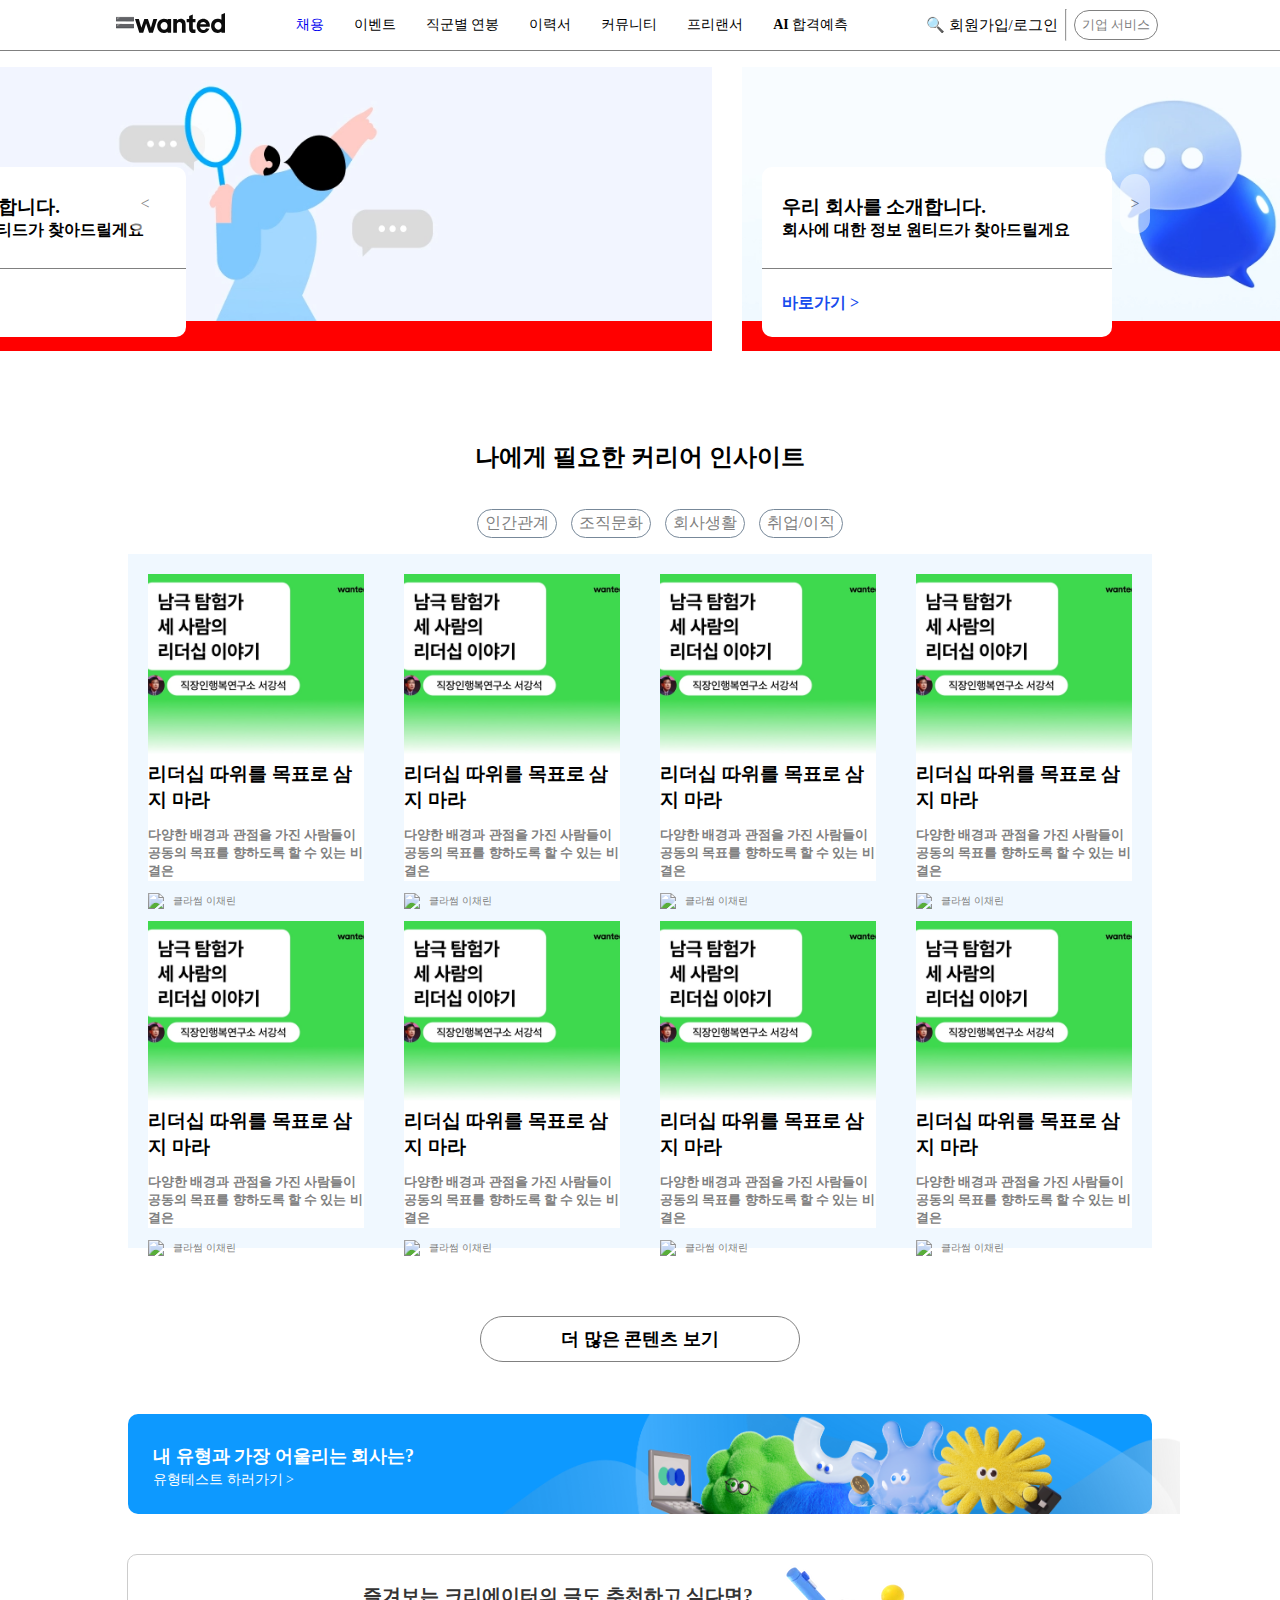
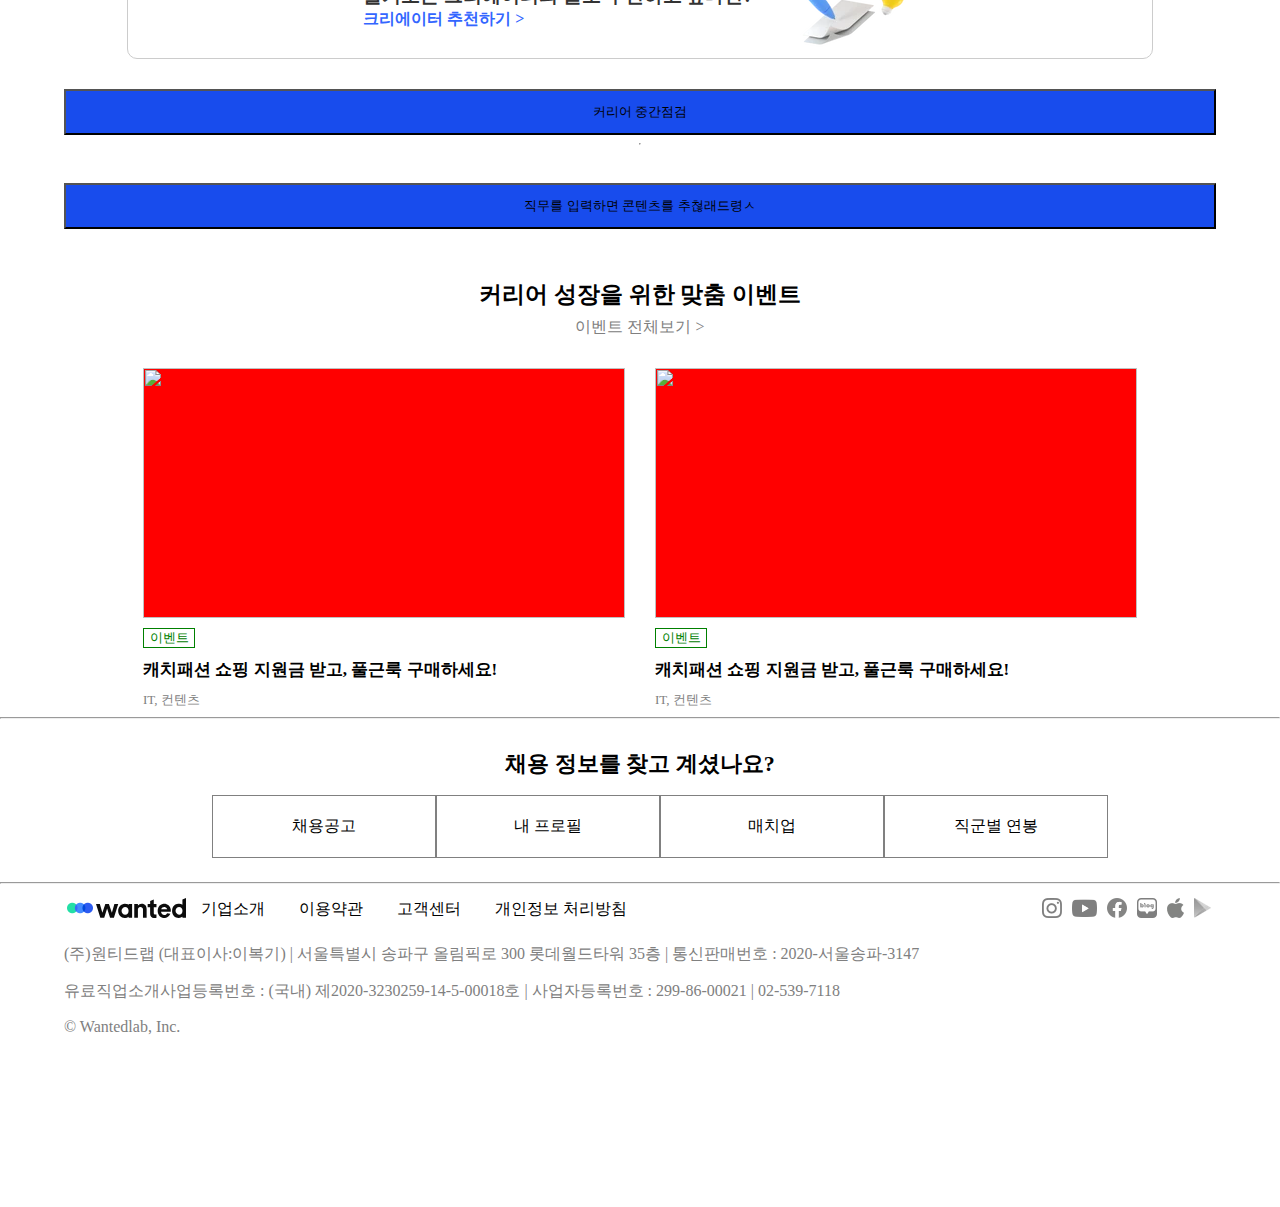
==== index.html @ 3c5558ae "main slider added" ====
<!DOCTYPE html>
<html lang="en">

<head>
    <meta charset="UTF-8">
    <title>Wanted</title>
    <link rel="stylesheet" href="./index.css">
</head>

<body>
    <div>
        <!--헤더-->
        <header>
            <nav id="headerNavContainer">
                <!-- 헤더좌측 로고 / 드로어-->
                <div id="headerLogo">
                    <div id="logoDrawer">🟰
                        <!-- drawer Contents -->
                        <div class="drawerContainer">
                            <ul>
                                <li>직군전체</li>
                                <li><a href="./develop.html">개발</a></li>
                                <li>경영 비즈니스</li>
                                <li>직군전체</li>
                                <li>직군전체</li>
                                <li>직군전체</li>
                                <li>직군전체</li>
                            </ul>
                        </div>
                    </div>
                    <div>
                        <a href="./index.html"><img src='./assets/wantedtextlogo.svg' width="90px"></a>
                        
                    </div>


                </div>
                <!-- 헤더 중앙 네브-->
                <div id="headerNav">
                    <ul id="headerNavList">
                        <li><a href="./job.html">채용</a></li>
                        <li>이벤트</li>
                        <li>직군별 연봉</li>
                        <li>이력서</li>
                        <li>커뮤니티</li>
                        <li>프리랜서</li>
                        <li>AI 합격예측</li>
                    </ul>
                </div>
                <!-- 헤더 우측 로그인 기업서비스-->
                <div id="headerAuth">
                    <div style="font-weight: 500; font-size: 15px; margin-inline: 7px;">
                        🔍   회원가입/로그인
                    </div>
                    <hr style="height: 30px;">
                    <div 
                        style="font-weight: 500; 
                        font-size: 13px; 
                        margin-inline: 7px;
                        color: grey;
                        border: 1px solid grey;
                        padding: 5px 7px;
                        border-radius: 20px;
                        
                    ">
                        기업 서비스
                    </div>
                </div>

            </nav>
        </header>
        <!--    메인 컨텐츠-->
        <main>
             
            <div class="slide_wrapper">
                <ul class="slides">
                    <li><a>
                        <div class="slImgContainer">
                            <img 
                                src="./assets/slides/s1.png"
                                class="slImgItem"
                                >
                            <div class="slTxtContainer">
                                <div class="slRxtFirstRow">
                                    <h3>
                                        우리 회사를 소개합니다.
                                    </h3>
                                    <h4>
                                        회사에 대한 정보 원티드가 찾아드릴게요
                                    </h4>
                                </div>
                                <!-- <hr class="hrhr"> -->
                                <div class="slRxtSecondRow">
                                    바로가기 >
                                </div>
                            </div>
                        </div>
                    </a></li>
                    <li><a>
                        <div class="slImgContainer">
                            <img 
                                src="./assets/slides/s2.png"
                                class="slImgItem"
                                >
                            <div class="slTxtContainer">
                                <div class="slRxtFirstRow">
                                    <h3>
                                        우리 회사를 소개합니다.
                                    </h3>
                                    <h4>
                                        회사에 대한 정보 원티드가 찾아드릴게요
                                    </h4>
                                </div>
                                <!-- <hr class="hrhr"> -->
                                <div class="slRxtSecondRow">
                                    바로가기 >
                                </div>
                            </div>
                        </div>
                    </a></li>
                    <li><a>
                        <div class="slImgContainer">
                            <img 
                                src="./assets/slides/s3.png"
                                class="slImgItem"
                                >
                            <div class="slTxtContainer">
                                <div class="slRxtFirstRow">
                                    <h3>
                                        우리 회사를 소개합니다.
                                    </h3>
                                    <h4>
                                        회사에 대한 정보 원티드가 찾아드릴게요
                                    </h4>
                                </div>
                                <!-- <hr class="hrhr"> -->
                                <div class="slRxtSecondRow">
                                    바로가기 >
                                </div>
                            </div>
                        </div>
                    </a></li>
                    <li><a>
                        <div class="slImgContainer">
                            <img 
                                src="./assets/slides/s4.png"
                                class="slImgItem"
                                >
                            <div class="slTxtContainer">
                                <div class="slRxtFirstRow">
                                    <h3>
                                        우리 회사를 소개합니다.
                                    </h3>
                                    <h4>
                                        회사에 대한 정보 원티드가 찾아드릴게요
                                    </h4>
                                </div>
                                <!-- <hr class="hrhr"> -->
                                <div class="slRxtSecondRow">
                                    바로가기 >
                                </div>
                            </div>
                        </div>
                    </a></li>
                    <li><a>
                        <div class="slImgContainer">
                            <img 
                                src="./assets/slides/s5.png"
                                class="slImgItem"
                                >
                            <div class="slTxtContainer">
                                <div class="slRxtFirstRow">
                                    <h3>
                                        우리 회사를 소개합니다.
                                    </h3>
                                    <h4>
                                        회사에 대한 정보 원티드가 찾아드릴게요
                                    </h4>
                                </div>
                                <!-- <hr class="hrhr"> -->
                                <div class="slRxtSecondRow">
                                    바로가기 >
                                </div>
                            </div>
                        </div>
                    </a></li>
                </ul>
                <div class="prev"><</div>
                <div class="next">></div>
        
            </div>
            
                
            
            
              
          

            <!--     나에게 필요한 커리어 인사이트-->
            <article class="careerInsight">
                <!-- TXT -->
                <div class="careerInsightTitle">
                    <h2>나에게 필요한 커리어 인사이트</h2>
                </div>

                <!-- Category Slide -->
                <div class="categoryWrapper">
                    <ul class="categoryList">
                        <li class="categorItem">인간관계</li>
                        <li class="categorItem">조직문화</li>
                        <li class="categorItem">회사생활</li>
                        <li class="categorItem">취업/이직</li>
                    </ul>
                    <!-- control -->
                    <div>

                    </div>
                </div>
                <!-- 인사이트 모음집 -->
                <ul class="insightWrapperContainer">
                    <li href="" class="insightWrapperItem">
                        
                        <div class="insightImgBox">
                            <img src="./assets/ins3.png" class="insightImg">
                        </div>
                        <div class="insightTxtBox">
                            <span>리더십 따위를 목표로 삼지 마라</span>
                            <p>다양한 배경과 관점을 가진 사람들이 공동의 목표를 향하도록 할 수 있는 비결은 </p>
                            <div class="authorContainer">
                                <img src="https://image.wanted.co.kr/optimize?src=https%3A%2F%2Fstatic.wanted.co.kr%2Ffavicon%2F144x144.png&w=60&q=90"
                                class="authorLogo"
                                >
                                <span>클라썸 이채린</span>
                            </div>
                        </div>
                    
                    </li>
                    <li href="" class="insightWrapperItem">
                        
                        <div class="insightImgBox">
                            <img src="./assets/ins3.png" class="insightImg">
                        </div>
                        <div class="insightTxtBox">
                            <span>리더십 따위를 목표로 삼지 마라</span>
                            <p>다양한 배경과 관점을 가진 사람들이 공동의 목표를 향하도록 할 수 있는 비결은 </p>
                            <div class="authorContainer">
                                <img src="https://image.wanted.co.kr/optimize?src=https%3A%2F%2Fstatic.wanted.co.kr%2Ffavicon%2F144x144.png&w=60&q=90"
                                class="authorLogo"
                                >
                                <span>클라썸 이채린</span>
                            </div>
                        </div>
                    
                    </li>
                    <li href="" class="insightWrapperItem">
                        
                        <div class="insightImgBox">
                            <img src="./assets/ins3.png" class="insightImg">
                        </div>
                        <div class="insightTxtBox">
                            <span>리더십 따위를 목표로 삼지 마라</span>
                            <p>다양한 배경과 관점을 가진 사람들이 공동의 목표를 향하도록 할 수 있는 비결은 </p>
                            <div class="authorContainer">
                                <img src="https://image.wanted.co.kr/optimize?src=https%3A%2F%2Fstatic.wanted.co.kr%2Ffavicon%2F144x144.png&w=60&q=90"
                                class="authorLogo"
                                >
                                <span>클라썸 이채린</span>
                            </div>
                        </div>
                    
                    </li>
                    <li href="" class="insightWrapperItem">
                        
                        <div class="insightImgBox">
                            <img src="./assets/ins3.png" class="insightImg">
                        </div>
                        <div class="insightTxtBox">
                            <span>리더십 따위를 목표로 삼지 마라</span>
                            <p>다양한 배경과 관점을 가진 사람들이 공동의 목표를 향하도록 할 수 있는 비결은 </p>
                            <div class="authorContainer">
                                <img src="https://image.wanted.co.kr/optimize?src=https%3A%2F%2Fstatic.wanted.co.kr%2Ffavicon%2F144x144.png&w=60&q=90"
                                class="authorLogo"
                                >
                                <span>클라썸 이채린</span>
                            </div>
                        </div>
                    
                    </li>
                    <li href="" class="insightWrapperItem">
                        
                        <div class="insightImgBox">
                            <img src="./assets/ins3.png" class="insightImg">
                        </div>
                        <div class="insightTxtBox">
                            <span>리더십 따위를 목표로 삼지 마라</span>
                            <p>다양한 배경과 관점을 가진 사람들이 공동의 목표를 향하도록 할 수 있는 비결은 </p>
                            <div class="authorContainer">
                                <img src="https://image.wanted.co.kr/optimize?src=https%3A%2F%2Fstatic.wanted.co.kr%2Ffavicon%2F144x144.png&w=60&q=90"
                                class="authorLogo"
                                >
                                <span>클라썸 이채린</span>
                            </div>
                        </div>
                    
                    </li>
                    <li href="" class="insightWrapperItem">
                        
                        <div class="insightImgBox">
                            <img src="./assets/ins3.png" class="insightImg">
                        </div>
                        <div class="insightTxtBox">
                            <span>리더십 따위를 목표로 삼지 마라</span>
                            <p>다양한 배경과 관점을 가진 사람들이 공동의 목표를 향하도록 할 수 있는 비결은 </p>
                            <div class="authorContainer">
                                <img src="https://image.wanted.co.kr/optimize?src=https%3A%2F%2Fstatic.wanted.co.kr%2Ffavicon%2F144x144.png&w=60&q=90"
                                class="authorLogo"
                                >
                                <span>클라썸 이채린</span>
                            </div>
                        </div>
                    
                    </li>
                    <li href="" class="insightWrapperItem">
                        
                        <div class="insightImgBox">
                            <img src="./assets/ins3.png" class="insightImg">
                        </div>
                        <div class="insightTxtBox">
                            <span>리더십 따위를 목표로 삼지 마라</span>
                            <p>다양한 배경과 관점을 가진 사람들이 공동의 목표를 향하도록 할 수 있는 비결은 </p>
                            <div class="authorContainer">
                                <img src="https://image.wanted.co.kr/optimize?src=https%3A%2F%2Fstatic.wanted.co.kr%2Ffavicon%2F144x144.png&w=60&q=90"
                                class="authorLogo"
                                >
                                <span>클라썸 이채린</span>
                            </div>
                        </div>
                    
                    </li>
                    <li href="" class="insightWrapperItem">
                        
                        <div class="insightImgBox">
                            <img src="./assets/ins3.png" class="insightImg">
                        </div>
                        <div class="insightTxtBox">
                            <span>리더십 따위를 목표로 삼지 마라</span>
                            <p>다양한 배경과 관점을 가진 사람들이 공동의 목표를 향하도록 할 수 있는 비결은 </p>
                            <div class="authorContainer">
                                <img src="https://image.wanted.co.kr/optimize?src=https%3A%2F%2Fstatic.wanted.co.kr%2Ffavicon%2F144x144.png&w=60&q=90"
                                class="authorLogo"
                                >
                                <span>클라썸 이채린</span>
                            </div>
                        </div>
                    
                    </li>
                </ul>
                <div class="moreContents">
                    <div class="moreContentsBtn">
                        더 많은 콘텐츠 보기 
                    </div>
                </div>
            </article>

            <!-- 내 유형과 가장 어울리는 회사는? -->
            <div class="typeTestContainer">
                <div class="typeTestTxt">
                    <span class="txt1">내 유형과 가장 어울리는 회사는?</span>
                    <span class="txt2">유형테스트 하러가기 ></span>
                </div>
                <img src="./assets/typeTest.png" class="typeTestImg">
            </div>

            <div class="reccArticleContainer">
                <div>
                    <p>즐겨보는 크리에이터의 글도 추천하고 싶다면?</p>
                    <span>크리에이터 추천하기 ></span>
                </div>
                <div>
                    <img src="./assets/글쓰기.png">
                </div>
            </div>
        

            
            <aside>
                    <button id="companyTypeTest">
                        <span id="reccStartBtnTxt">커리어 중간점검</span>
                    </button>
            </aside>

            <hr>

            <!-- 내 프로필 매치업 버튼 -->
            <aside>
                <button id="companyTypeTest">
                    <span id="reccStartBtnTxt">직무를 입력하면 콘텐츠를 추첞래드령ㅅ</span>
                </button>
            </aside>

            <!-- 포지션 추천   @@@@@@@@@@@@@@@@@@@@@@@@@@@@@@@@@@@@@@@@@@@@@@@@@@@@@@@@@@@@@@@@@@@@@@@@@@@@@@@@@@@@@@@@ -->
            <article>
                <div class="recommendationContainer">
                    <!-- #연봉이 최고의 복지 txt -->
                    <div class="reccTitle">
                        <div>
                            <a class="boldTxt">커리어 성장을 위한 맞춤 이벤트</a>
                            <!-- <span>커리어 성장을 위한 맞춤이벤트</span> -->
                        </div>
                        <span class="moveToPosition">이벤트 전체보기 ></span>
                    </div>
                    <!-- 회사 컨테이너-->
                    <div class="positionReccResponsiveContainer">
                        <!-- POSITION 1 --------------------------------------------------------- -->
                        <div class="positionReccItemContainer">
                            <!-- 이미지 -->
                            <div class="reccEventimgContainer">
                                <img src="https://image.wanted.co.kr/optimize?src=https%3A%2F%2Fstatic.wanted.co.kr%2Fimages%2Fevents%2F2802%2F9f673105.jpg&w=1200&q=100"
                                class=" positionReccItemImg">
                            </div>
                            

                            <!-- 하단 컨테이너 -->
                            <div class="positionReccItemInfo">
                                <!-- 로고 & 정보-->
                                <div class="careerReccItemInfoLeft">
                                    <div class="careerReccCategory">
                                        이벤트
                                    </div>
                                    <span class="careerReccTitle">
                                        캐치패션 쇼핑 지원금 받고, 풀근룩 구매하세요!
                                    </span>
                                    <span class="careerReccDate">
                                        IT, 컨텐츠
                                    </span>
                                </div>
                                
                            </div>

                        </div>
                        <!-- POSITION 2  ---------------------------------- -->
                        <div class="positionReccItemContainer">
                            <!-- 이미지 -->
                            <div class="reccEventimgContainer">
                                <img src="https://image.wanted.co.kr/optimize?src=https%3A%2F%2Fstatic.wanted.co.kr%2Fimages%2Fevents%2F2802%2F9f673105.jpg&w=1200&q=100"
                                class=" positionReccItemImg">
                            </div>

                            <!-- 하단 컨테이너 -->
                            <div class="positionReccItemInfo">
                                <!-- 로고 & 정보-->
                                <div class="careerReccItemInfoLeft">
                                    <div class="careerReccCategory">
                                        이벤트
                                    </div>
                                    <span class="careerReccTitle">
                                        캐치패션 쇼핑 지원금 받고, 풀근룩 구매하세요!
                                    </span>
                                    <span class="careerReccDate">
                                        IT, 컨텐츠
                                    </span>
                                    
                                </div>
                                
                            </div>

                        </div>
                    </div>

                </div>
    </div>
    </div>
    </article>

    <hr>

    <div class="hierInfoContainer">
        <span>채용 정보를 찾고 계셨나요?</span>
        <ul>
            <li class="">채용공고</li>
            <li class="">내 프로필</li>
            <li class="">매치업</li>
            <li class="">직군별 연봉</li>
        </ul>
    </div>



    <!-- 요즘 뜨는 포지션  @@@@@@@@@@@@@@@@@@@@@@@@@@@@@@@@@@@@@@@@@@@@@@@@@@@@@@@@@@@@@@@@@@@@@@@@@@@@@@@@@@@@@@@@     -->
    




    </main>
    <hr>
    <footer>
        <!-- footer 상단 -->
        <div style="width: 100%; display: flex; justify-content: center; ">
            <div class="footerTopContainer">
                <!-- footer 상단 좌측 -->
                <div class="footerTopLeftContainer">
                    <div class="footerTopLeftLogo">
                        <a href="index.html"><img src="./assets/wanted_logo.png"></a>
                        <a href="./index.html"><img src='./assets/wantedtextlogo.svg' width="90px"></a>
        
                    </div>
                    <div class="footerTopLeftNav">
                        <a>기업소개</a>
                        <a>이용약관</a>
                        <a>고객센터</a>
                        <a>개인정보 처리방침</a>
                    </div>
                </div>
                <!-- footer 상단 우측 -->
                <div class="footerTopRightContainer">
                    <a><img src="./assets/sns/instagram.png"></a>
                    <a><img src="./assets/sns/youtube.png"></a>
                    <a><img src="./assets/sns/facebook.png"></a>
                    <a><img src="./assets/sns/blog.png"></a>
                    <a><img src="./assets/sns/apple.png"></a>
                    <a><img src="./assets/sns/google.png"></a>
                </div>
            </div>
            
        </div>
        <div class="footerBussinessInfoContainer"> 
            <p>(주)원티드랩 (대표이사:이복기) | 서울특별시 송파구 올림픽로 300 롯데월드타워 35층 | 통신판매번호 : 2020-서울송파-3147
            </p>
            <p>
                유료직업소개사업등록번호 : (국내) 제2020-3230259-14-5-00018호 | 사업자등록번호 : 299-86-00021 | 02-539-7118
            </p>
            <p>© Wantedlab, Inc.

            </p>
        </div>
            
            
        
    </footer>
    </div>
    <script src="main.js"></script>
</body>

</html>
---- index.css ----
*{
    text-decoration: none;
}
a:visited{
    color: #000;
}

body {
    margin: 0
}


header{
    height: 50px;
    /* background: bisque; */
    display: flex;
    align-items: center;
    justify-content: center;
    z-index: 100;
    width: 100vw;
    border-bottom: 1px solid grey;

}

#headerNavContainer{
    display: flex;
    max-width: 1050px;
    
    height: 100%;
    width: 100%;
    align-items: center;
    justify-content: space-between;
    
}
#headerLogo{
    display: flex;
    flex-direction: row;
}

#logoDrawer {
    cursor: pointer;
}
 #logoDrawer:hover .drawerContainer{
    visibility: visible;
}

#headerLogo .drawerContainer{
    position: absolute;
    z-index: 100;
    background-color: #fff;
    top: 35px;
    visibility:hidden
}
#headerLogo .drawerContainer ul{
    list-style: none;
}
#headerLogo .drawerContainer ul li {
    margin-bottom: 5px;
}

main{
    display: flex;
    align-items: center;
    flex-direction: column;

}

footer{
    height: 35vh;
    
    
}

#headerNav{
    
    padding-left: 0;
    display: flex;
    justify-content: center;
}

#headerNav #headerNavList{
    list-style: none;
    padding-left: 0;
    
}
#headerNavList li{

    float: left;
    padding-inline: 10px;
    margin-inline: 5px;
    font-size: 14px;
    font-weight: 570;
   
}

#headerAuth{
    display: flex;
    align-items: center;

}


.slide_wrapper{
	position: relative;
	width: 100vw;
	margin: 0 auto;
	height: 300px;
	overflow:hidden;
	
}
.slides{
	position: absolute;
	left:0; 
    top:0;	
    list-style: none;
}
.slides.animated{
	transition: 0.5s ease-out;
}
.slides li{
	width: 70vw;
	float:left;

    background-color: red;
    
}
.slides li:not(:last-child){	
	margin-right: 30px;
}
.controls{
	text-align: center;
	margin-top: 50px;
}

.controls span{
	background:#333;
	color: #fff;
	padding:10px 20px;
	margin:0 10px;
}
.prev{
 z-index: 100;
 background-color: #fff;
 opacity:0.5;
 width: 30px;
 height: 60px;
 border-radius: 50px;
 position: absolute;
 display: flex;
 align-items: center;
 justify-content: center;
 left: 130px;
 top: 41%;
 cursor: pointer;
}
.next{
    z-index: 100;
    background-color: #fff;
    opacity:0.5;
    width: 30px;
    height: 60px;
    border-radius: 50px;
    position: absolute;
    display: flex;
    align-items: center;
    justify-content: center;
    right: 130px;
    top: 41%;
    cursor: pointer;
}


.slImgContainer{
    height: 500px;
    position: relative;
    
}

.slImgItem{
    width: 100%;
}

.slTxtContainer{
    position: absolute;
    z-index: 100;
    background-color: #fff;
    left: 20px;
    top: 100px;
    height: 170px;
    width: 350px;
    display: flex;
    flex-direction: column;
    border-radius: 10px;
}

.slRxtFirstRow{
    flex: 3;
    display: flex;
    flex-direction: column;
    justify-content: center;
    border-bottom: 1px solid gray;
}

.hrhr{
    color: #333;
    width: 100%;
}

.slRxtFirstRow h3, h4{
    margin: 0;
    margin-left: 20px;
}

.slRxtSecondRow{
    display: flex;
    flex: 2;
    
    align-items: center;
    margin-left: 20px;

    font-weight: bold;
    color: #184CED;
}


  .careerInsight{
      display: flex;
      flex-direction: column;
      align-items: center;
      width: 80vw;
      
      margin-top: 70px;
      
  }


  .categoryList{
      list-style: none;
  }
  .categorItem{
      float: left;
      padding: 3px 7px;
      border: 1px solid lightslategray;
      border-radius: 20px;
      margin-inline: 7px;
      color: grey;
  }

  .insightWrapperContainer{
      width: 100%;
      display: flex;
      background-color: aliceblue;
      flex-wrap: wrap;
      list-style: none;
      padding-left: 0;
      
  }

@media (min-width: 768px) and (max-width: 991px){
    .insightWrapperContainer{
        max-width: 1060px;
    }
    .insightWrapperItem{
        width: calc((100% - 40px)/3);
        display: flex;
    }
}

  .insightWrapperItem{
    position: relative;
    background-color: #fff;
    margin: 20PX;
    width: calc((100% - 160px)/4);
  }

@media screen and (max-width: 767px){
    .insightWrapperItem{
        width: calc((100% - 20px)/2);
      }
}

.insightWrapperItem .insightImgBox{
    overflow: hidden;
    background-color: red;
    height: 180px;
    
}

.insightImgBox .insightImg{
    object-fit: cover;;
    width: 100%;
    height: 100%;
    
    
}

.insightWrapperItem .insightTxtBox{
    height: 120PX;
    padding-top: 7px;
    }

.insightTxtBox > span{
font-weight: bold;
font-size: 19px;
}

.insightTxtBox > p{
    font-weight: bold;
    font-size: 13px;
    color: grey;
    }

    .authorContainer{
        display: flex;
        align-items: center;
    }

    .authorContainer > span{
        font-size: 10px;
        color: grey;
    }

    .authorLogo{
        width: 25px;
    }

/* 컨텐츠 더보가 버튼 */

.moreContents{
    display: flex;
    width: 100%;
    justify-content: center;
    align-items: center;
    height: 90px;
    margin-block: 30px;
}

.moreContentsBtn{
    font-size: 18px;
    font-weight: bold;
    padding: 10px 80px;
    border: 1px solid grey;
    border-radius: 30px;
}




/* 유형검사 버튼  */

.typeTestContainer{
    width: 80vw;
    background-color: #0D99FF;
    border-radius: 10px;
    position: relative;
    display: flex;
    
}

.typeTestContainer .typeTestTxt{
    position: absolute;
    color: #fff;
    display: flex;
    flex-direction: column;
    left: 25px;
    top: 30%;
    justify-content: center;
}
.typeTestTxt .txt1{
    font-weight: bold;
    font-size: 18px;
}

.typeTestTxt .txt2{
    margin-top: 3px;
    font-size: 14px;
}

.typeTestContainer .typeTestImg{
    height: 100px;
    margin-left: 95px;
    
}


/* 크리에이터 추천 */
.reccArticleContainer{
    display: flex;
    border: 1px #ccc solid;
    justify-content: center;
    align-items: center;
    margin-top: 40px;
    width: 80vw;
    border-radius: 10px;
}

.reccArticleContainer *{
    margin: 0;
    padding: 0;
    margin-inline: 5px;
}

.reccArticleContainer p{
    color: #333333;
    font-weight: bold;
    font-size: 19px;

}

.reccArticleContainer span{
    color: #3366FF;
    font-weight: bold;
}






.aiContainer{
    width: 90vw;
    background-color: antiquewhite;
    display: flex;
    flex-direction: column;
    align-items: center;
}

.aiContainer .aiLogoContainer {
    display: flex;
    padding-block: 60px;
}


#companyTypeTest {
    width: 90vw;

    height: 46px;
    background-color: #184CED;
    margin-top: 30px;
}

.positionRecc div{
    display: flex; 
    align-items: center;
}

#reccStartBtn #reccStartBtnTxt{
    padding-inline: 13px;
    padding-block: 9px;
}

#matchUpBtnContainer {
    width: 90vw;
    height: 42px;
    background-color: red; 
    padding-block: 25px;
}

.middleTwoBtnContainer{
    list-style: none;
    padding-left: 0;
    
    display: flex;
    
    
}

.middleTwoBtnContainer li{
    float: left;
    width: 100%;
    display: flex;
    justify-content: center;
    align-items: center;
    
}

.middleTwoBtnContainer #mtcMyPrf{
    background-color: cornflowerblue;
}

.middleTwoBtnContainer #mtcMatchUp{
    background-color: indianred;
}

/* 회사추천 컨테이너 */
.recommendationContainer{
    margin-top: 50px;
    display: flex;
    flex-direction: column;
    align-items: center;
}

.recommendationContainer .reccTitle{
    margin: auto;
    text-align: center;
    
}
.reccTitle div {
    font-size: 23px;
    margin-bottom: 7px;
}

.reccTitle div a{
    font-weight: bold;
    
    
}
.reccTitle .moveToPosition{
    color: grey;
    
}


.positionReccResponsiveContainer{
    display: flex;
    flex-direction: row;
    overflow: hidden;
    width: 80vw;
    margin-top: 30px;
    
}

.positionReccItemContainer{
    margin-inline: 15px;
    flex: 1;
}

.reccEventimgContainer{
    width: 100%;
    background-color: red;
    height: 250px;
    overflow: hidden;
}


.positionReccItemContainer .positionReccItemImg{
    object-fit: cover;
    width: 100%;
    height: 100%;
}

.positionReccItemContainer .positionReccItemInfo{
    display: flex;
    flex-direction: row;
    justify-content: space-between;
    align-items: center;
}

.positionReccItemInfo .careerReccItemInfoLeft{
    display: flex;
    flex-direction: column;
}

.careerReccItemInfoLeft * {
    margin-top: 10px;
}

.careerReccCategory{
    border: 1px solid green;
    color: green;
    padding: auto;
    text-align: center;
    width: 50px;
    font-size: 13px;
    
}

.careerReccTitle{
    font-weight: bold;
    font-size: 17px;
}

.careerReccDate{
    font-size: 13px;
    color: gray;
}

.positionReccItemInfo .followBtn{
    background-color: #fff;
    padding: 7px;
    padding-inline: 11px;
    border-radius: 17px;
    border: 1px solid lightgrey;
    margin-right: 3px;
    color: #184CED;
}

@media screen and (max-width: 700px) {
    .positionReccResponsiveContainer{
    display: flex;
    flex-direction: column;
    justify-content: center;
    align-items: center;
    width: 80vw;
    }
    .positionReccItemContainer{
        width: 100%;
        height: 30vh;
        background-color: aqua;
        margin-inline: 30px;
        margin-block: 30px;
    }
}

.hierInfoContainer{
    
    display: flex;
    justify-content: center;
    align-items: center;
    flex-direction: column;
    margin-top: 30px;
}

.hierInfoContainer ul{
    list-style: none;
    width: 70vw;
    display: flex;
    justify-content: space-between;
    
}

.hierInfoContainer span{
 font-weight: bold;
 font-size: 22px;
}

.hierInfoContainer ul li{
    float: left;

    padding-block: 20px;
    width: 100%;
    border: 1px solid gray;
    display: flex;
    align-items: center;
    justify-content: center;
}



.footerTopContainer{
    
    display: flex;
    flex-direction: row;
    justify-content: space-between;
    width: 90vw;
    
}

.footerTopLeftContainer{
    display: flex;
    align-items: center;
}

.footerTopLeftLogo{
    display: flex;
    align-items: center;
}

.footerTopLeftNav a{
    margin-inline: 15px;

}

.footerTopRightContainer{
    display: flex;
    align-items: center;
}

.footerTopRightContainer a{
    margin-inline: 5px;
}

.footerBussinessInfoContainer{
    margin-left: 5vw;
    color: grey;
}
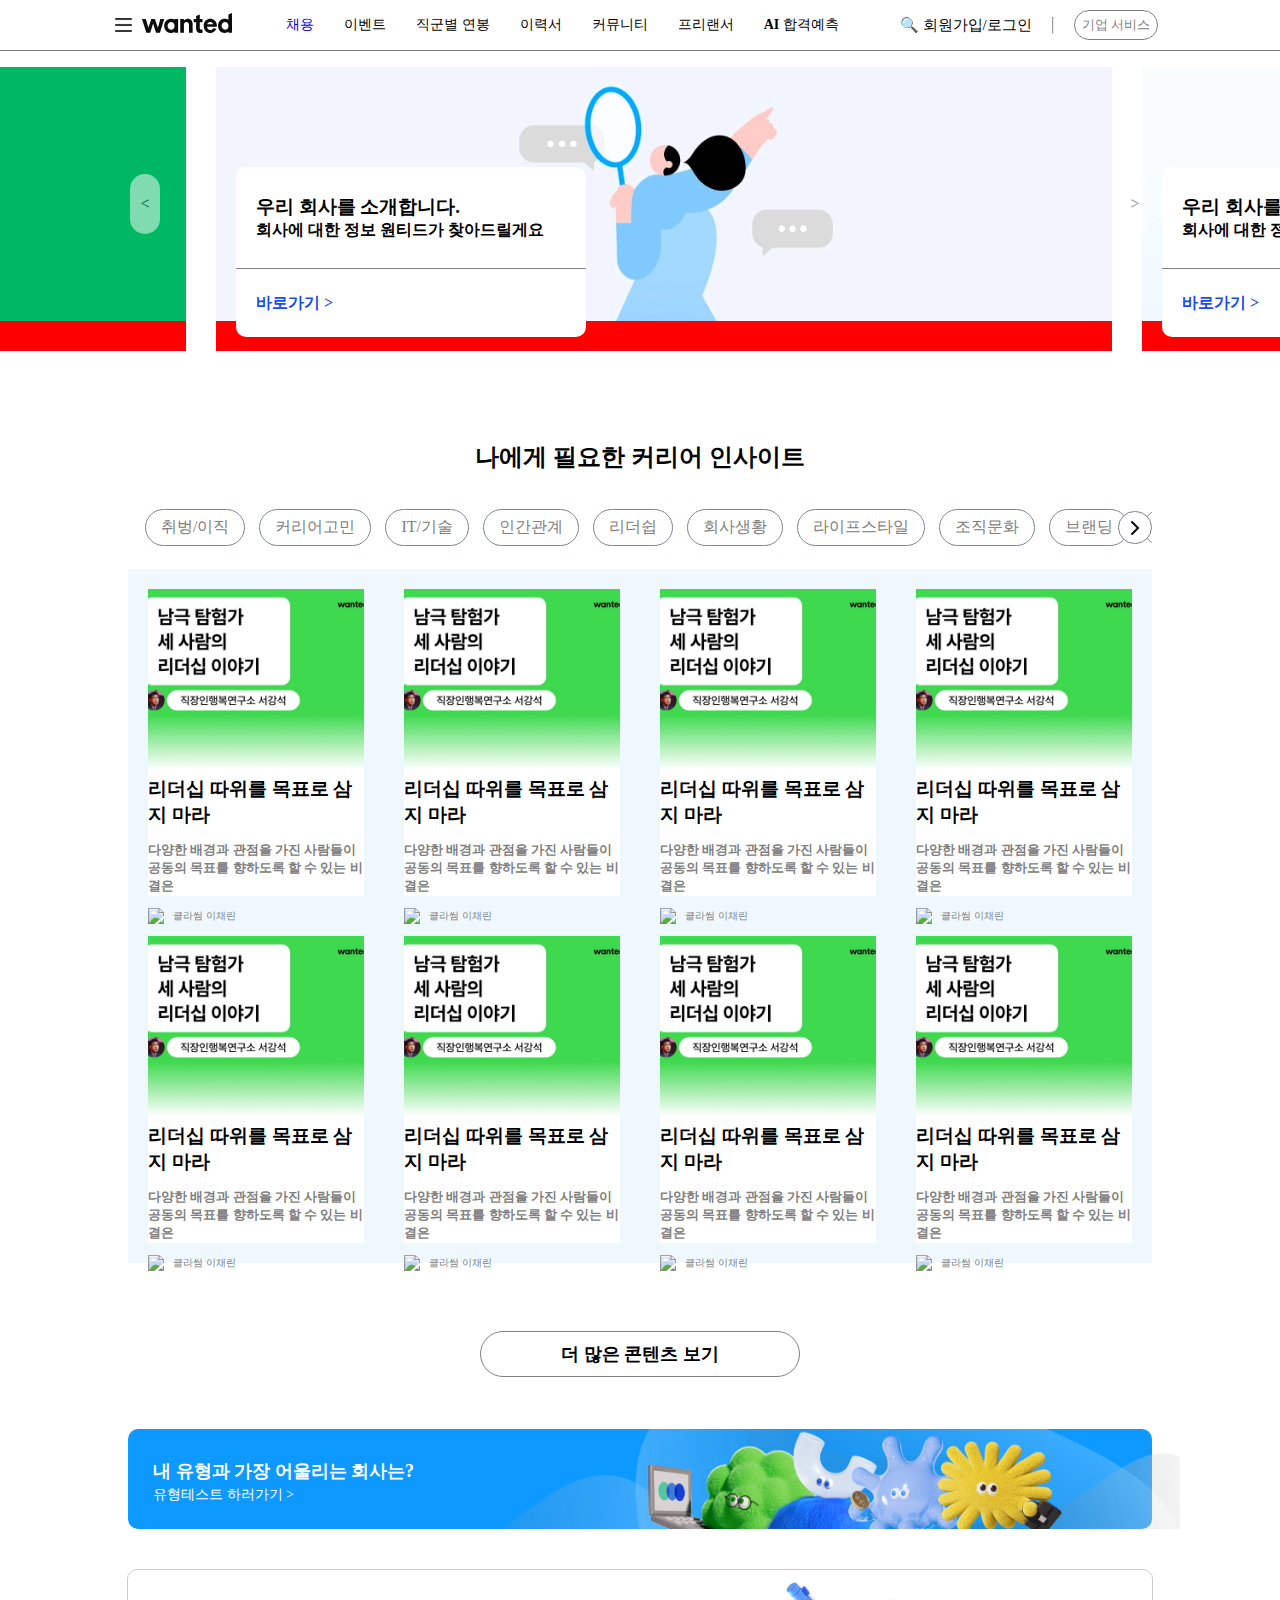
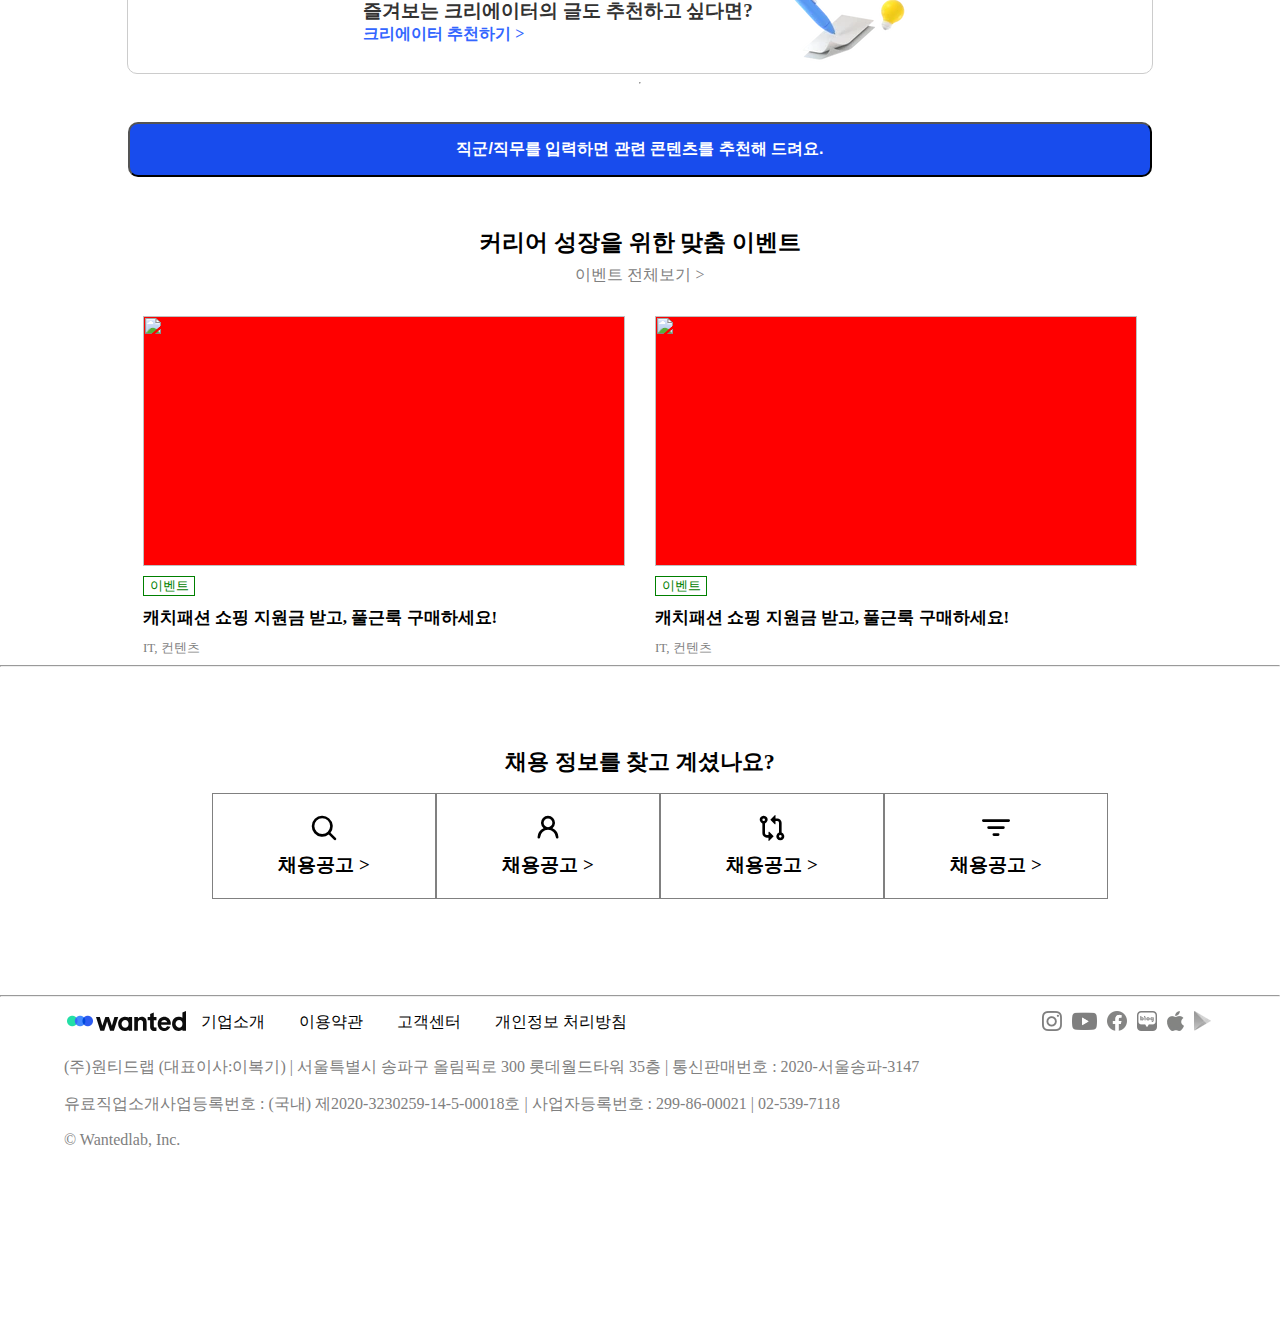
==== commit add6876b: "home work done" ====
--- a/index.html
+++ b/index.html
@@ -14,12 +14,13 @@
             <nav id="headerNavContainer">
                 <!-- 헤더좌측 로고 / 드로어-->
                 <div id="headerLogo">
-                    <div id="logoDrawer">🟰
+                    <div id="logoDrawer">
+                        <img src="./assets/hamberger menu.png" style="margin-top: 5px;">
                         <!-- drawer Contents -->
                         <div class="drawerContainer">
                             <ul>
                                 <li>직군전체</li>
-                                <li><a href="./develop.html">개발</a></li>
+                                <a href="./develop.html"><li>개발</li></a>
                                 <li>경영 비즈니스</li>
                                 <li>직군전체</li>
                                 <li>직군전체</li>
@@ -28,9 +29,10 @@
                             </ul>
                         </div>
                     </div>
-                    <div>
+                    <div style="margin-left: 10px;">
                         <a href="./index.html"><img src='./assets/wantedtextlogo.svg' width="90px"></a>
-                        
+
+
                     </div>
 
 
@@ -49,25 +51,28 @@
                 </div>
                 <!-- 헤더 우측 로그인 기업서비스-->
                 <div id="headerAuth">
-                    <div style="font-weight: 500; font-size: 15px; margin-inline: 7px;">
-                        🔍   회원가입/로그인
-                    </div>
-                    <hr style="height: 30px;">
-                    <div 
-                        style="font-weight: 500; 
+                    <div style="font-weight: 500; font-size: 15px; margin-inline: 7px; margin-right: 20px;">
+                        🔍 회원가입/로그인
+                    </div>
+                    <hr style="height: 15px; color:grey;">
+                    <div style="font-weight: 500; 
                         font-size: 13px; 
                         margin-inline: 7px;
                         color: grey;
                         border: 1px solid grey;
                         padding: 5px 7px;
                         border-radius: 20px;
+                        margin-left: 20px;
                         
                     ">
                         기업 서비스
                     </div>
                 </div>
 
+
+
             </nav>
+
         </header>
         <!--    메인 컨텐츠-->
         <main>
@@ -204,18 +209,48 @@
                 </div>
 
                 <!-- Category Slide -->
-                <div class="categoryWrapper">
+                <!-- <div class="categoryWrapper">
                     <ul class="categoryList">
                         <li class="categorItem">인간관계</li>
                         <li class="categorItem">조직문화</li>
                         <li class="categorItem">회사생활</li>
                         <li class="categorItem">취업/이직</li>
                     </ul>
-                    <!-- control -->
+                    
                     <div>
 
                     </div>
-                </div>
+                </div> -->
+
+                <div class="categoryWrapper">
+                    <!-- wrapper conatainer -->
+                    <ul class="categoryList">
+                        <!-- objs -->
+                        <li class="categorItem">취벙/이직</li>
+                        <li class="categorItem">커리어고민</li>
+                        <li class="categorItem">IT/기술</li>
+                        <li class="categorItem">인간관계</li>
+                        <li class="categorItem">리더쉽</li>
+                        <li class="categorItem">회사생황</li>
+                        <li class="categorItem">라이프스타일</li>
+                        <li class="categorItem">조직문화</li>
+                        <li class="categorItem">브랜딩</li>
+                        <li class="categorItem">인간관계</li>
+                        <li class="categorItem">리더쉽</li>
+                        <li class="categorItem">회사생황</li>
+                        <li class="categorItem">라이프스타일</li>
+                        <li class="categorItem">조직문화</li>
+                        <li class="categorItem">브랜딩</li>ㄴ
+ 
+                        </ul>
+                    <img 
+                        src="./assets/right.svg"
+                        id="rightSlideBtnMain"
+                        >
+                        
+                </div>
+
+
                 <!-- 인사이트 모음집 -->
                 <ul class="insightWrapperContainer">
                     <li href="" class="insightWrapperItem">
@@ -383,18 +418,14 @@
         
 
             
-            <aside>
-                    <button id="companyTypeTest">
-                        <span id="reccStartBtnTxt">커리어 중간점검</span>
-                    </button>
-            </aside>
+         
 
             <hr>
 
             <!-- 내 프로필 매치업 버튼 -->
             <aside>
-                <button id="companyTypeTest">
-                    <span id="reccStartBtnTxt">직무를 입력하면 콘텐츠를 추첞래드령ㅅ</span>
+                <button class="postionRecc">
+                    <span id="postionReccBtn">직군/직무를 입력하면 관련 콘텐츠를 추천해 드려요.</span>
                 </button>
             </aside>
 
@@ -477,10 +508,22 @@
     <div class="hierInfoContainer">
         <span>채용 정보를 찾고 계셨나요?</span>
         <ul>
-            <li class="">채용공고</li>
-            <li class="">내 프로필</li>
-            <li class="">매치업</li>
-            <li class="">직군별 연봉</li>
+            <li class="careerFourBtn">
+                <svg xmlns="http://www.w3.org/2000/svg" viewBox="0 0 16 16" width="28" height="28"><path d="M10.68 11.74a6 6 0 0 1-7.922-8.982 6 6 0 0 1 8.982 7.922l3.04 3.04a.749.749 0 0 1-.326 1.275.749.749 0 0 1-.734-.215ZM11.5 7a4.499 4.499 0 1 0-8.997 0A4.499 4.499 0 0 0 11.5 7Z"></path></svg>
+                <span>채용공고 ></span>
+            </li>
+            <li class="careerFourBtn">
+                <svg xmlns="http://www.w3.org/2000/svg" viewBox="0 0 16 16" width="28" height="28"><path d="M10.561 8.073a6.005 6.005 0 0 1 3.432 5.142.75.75 0 1 1-1.498.07 4.5 4.5 0 0 0-8.99 0 .75.75 0 0 1-1.498-.07 6.004 6.004 0 0 1 3.431-5.142 3.999 3.999 0 1 1 5.123 0ZM10.5 5a2.5 2.5 0 1 0-5 0 2.5 2.5 0 0 0 5 0Z"></path></svg>
+                <span>채용공고 ></span>
+            </li>
+                <li class="careerFourBtn">
+                <svg xmlns="http://www.w3.org/2000/svg" viewBox="0 0 16 16" width="28" height="28"><path d="M9.573.677A.25.25 0 0 1 10 .854V2.5h1A2.5 2.5 0 0 1 13.5 5v5.628a2.251 2.251 0 1 1-1.5 0V5a1 1 0 0 0-1-1h-1v1.646a.25.25 0 0 1-.427.177L7.177 3.427a.25.25 0 0 1 0-.354ZM6 12v-1.646a.25.25 0 0 1 .427-.177l2.396 2.396a.25.25 0 0 1 0 .354l-2.396 2.396A.25.25 0 0 1 6 15.146V13.5H5A2.5 2.5 0 0 1 2.5 11V5.372a2.25 2.25 0 1 1 1.5 0V11a1 1 0 0 0 1 1ZM4 3.25a.75.75 0 1 0-1.5 0 .75.75 0 0 0 1.5 0ZM12.75 12a.75.75 0 1 0 0 1.5.75.75 0 0 0 0-1.5Z"></path></svg>
+                <span>채용공고 ></span>
+            </li>
+                <li class="careerFourBtn">
+                <svg xmlns="http://www.w3.org/2000/svg" viewBox="0 0 16 16" width="28" height="28"><path d="M.75 3h14.5a.75.75 0 0 1 0 1.5H.75a.75.75 0 0 1 0-1.5ZM3 7.75A.75.75 0 0 1 3.75 7h8.5a.75.75 0 0 1 0 1.5h-8.5A.75.75 0 0 1 3 7.75Zm3 4a.75.75 0 0 1 .75-.75h2.5a.75.75 0 0 1 0 1.5h-2.5a.75.75 0 0 1-.75-.75Z"></path></svg>
+                <span>채용공고 ></span>
+            </li>
         </ul>
     </div>
 
--- a/index.css
+++ b/index.css
@@ -232,19 +232,50 @@
       margin-top: 70px;
       
   }
+  .categoryWrapper {
+    position: relative;
+	width: 80vw;
+	margin: 0 auto;
+	overflow:hidden;
+    height: 50px;
+    margin-top: 10px;
+    white-space: nowrap;
+    display: flex;
+    align-items: center;
+    
+  }
 
 
   .categoryList{
-      list-style: none;
+    list-style: none;
+    display: flex;
+    height: 50px;
+    width: 100%;
+    align-items: center;
+    margin-left: -30px;
+    
   }
+
   .categorItem{
-      float: left;
-      padding: 3px 7px;
+      
+      padding: 7px 15px;
       border: 1px solid lightslategray;
       border-radius: 20px;
       margin-inline: 7px;
       color: grey;
+
   }
+
+  #rightSlideBtnMain{
+    position: absolute;
+    background-color: #fff;
+    padding: 3.8px;
+    border: 1px solid gray;
+    border-radius: 100px;
+    right: 0px;
+    top: 8px;
+    cursor: pointer;
+}
 
   .insightWrapperContainer{
       width: 100%;
@@ -431,15 +462,18 @@
 }
 
 
-#companyTypeTest {
-    width: 90vw;
-
-    height: 46px;
+.postionRecc {
+    width: 80vw;
+    height: 55px;
     background-color: #184CED;
     margin-top: 30px;
-}
-
-.positionRecc div{
+    border-radius: 10px;
+    color: #fff;
+    font-size: 16px;
+    font-weight: bold;
+}
+
+#postionRecc div{
     display: flex; 
     align-items: center;
 }
@@ -609,6 +643,7 @@
     align-items: center;
     flex-direction: column;
     margin-top: 30px;
+    margin-block: 80px;
 }
 
 .hierInfoContainer ul{
@@ -633,6 +668,21 @@
     display: flex;
     align-items: center;
     justify-content: center;
+    
+}
+
+.careerFourBtn{
+    display: flex;
+    flex-direction: column;
+}
+
+.careerFourBtn > span{
+    font-weight: bold;
+    font-size: 19px;
+}
+
+.careerFourBtn > svg{
+    margin-bottom: 10px;
 }
 
 
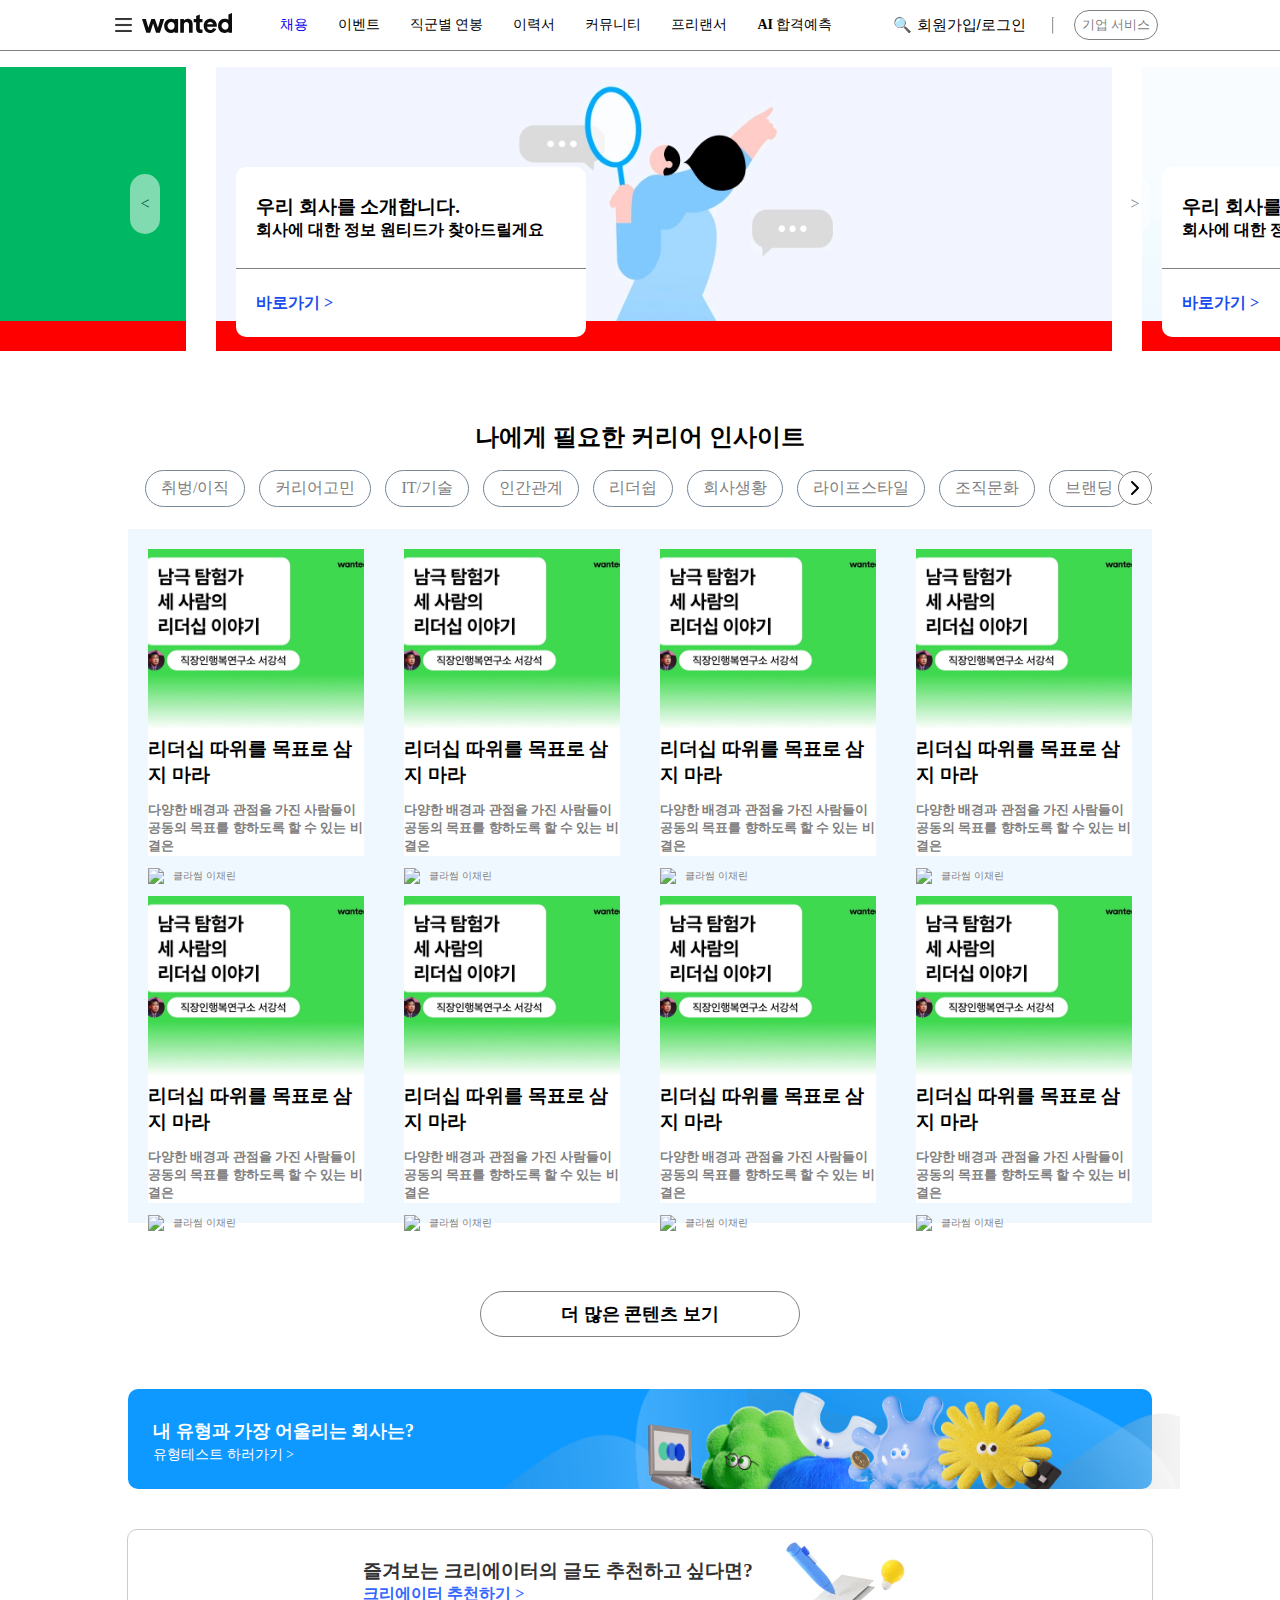
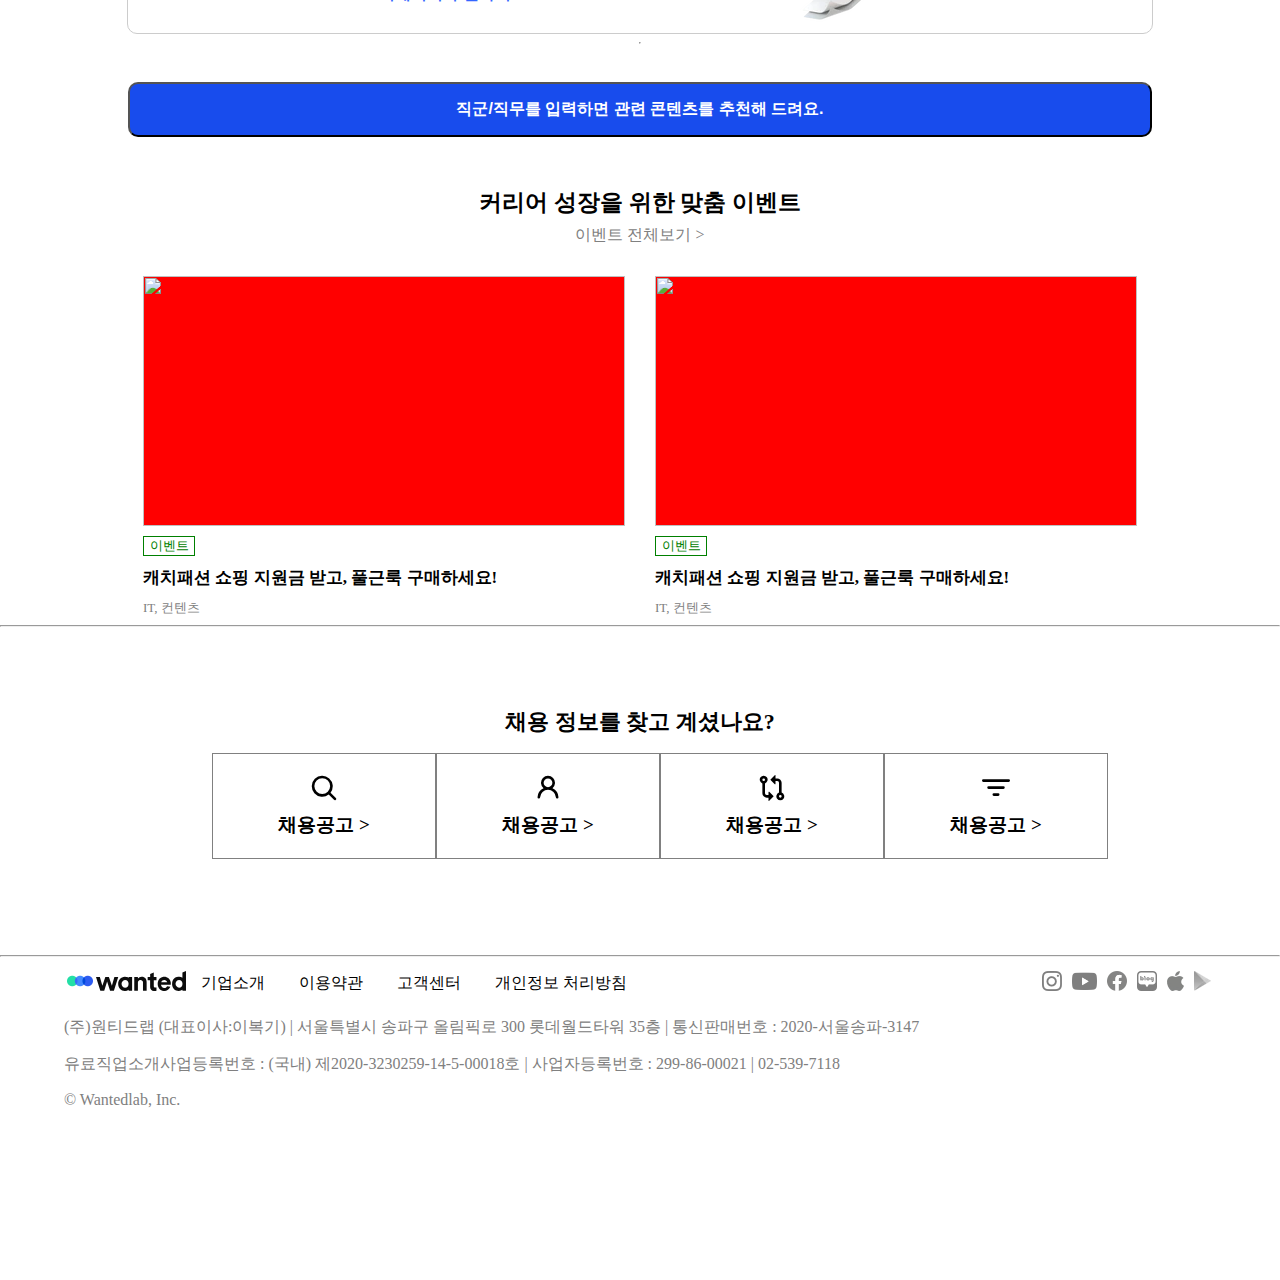
==== commit bd1df170: "login modal" ====
--- a/index.html
+++ b/index.html
@@ -8,6 +8,36 @@
 </head>
 
 <body>
+    <div id="modalContainer">
+        <div class="loginContainer">
+            <div class="modalTop">
+                <button id="modalCloseBtn">
+                    <svg xmlns="http://www.w3.org/2000/svg" viewBox="0 0 16 16" width="32" height="32"><path d="M3.72 3.72a.75.75 0 0 1 1.06 0L8 6.94l3.22-3.22a.749.749 0 0 1 1.275.326.749.749 0 0 1-.215.734L9.06 8l3.22 3.22a.749.749 0 0 1-.326 1.275.749.749 0 0 1-.734-.215L8 9.06l-3.22 3.22a.751.751 0 0 1-1.042-.018.751.751 0 0 1-.018-1.042L6.94 8 3.72 4.78a.75.75 0 0 1 0-1.06Z"></path></svg>
+                </button>
+                
+            </div>
+            <img 
+                src="./assets/wantedtextlogo.svg" 
+                class="modalLogo"
+            >
+
+            <h1>하나의 계정으로</h1>
+            <h1>더욱 편리하게</h1>   
+
+            <h2>원티드가 제공하는 서비스를</h2>
+            <h2>하나의 계정으로 모두 이용할 수 있습니다.</h2>
+
+            <input type="email">
+            <button>이메일로 계속하기</button>
+            <p>또는</p>
+            <div class="socialBtnContainer">
+                <div class = "socialBtnApple">
+                    <img src="./assets/sns/apple.png">
+                    <p>Apple</p>
+                </div>
+            </div>
+        </div>
+    </div>
     <div>
         <!--헤더-->
         <header>
@@ -51,9 +81,9 @@
                 </div>
                 <!-- 헤더 우측 로그인 기업서비스-->
                 <div id="headerAuth">
-                    <div style="font-weight: 500; font-size: 15px; margin-inline: 7px; margin-right: 20px;">
+                    <button id="headerAuthLogin">
                         🔍 회원가입/로그인
-                    </div>
+                    </button>
                     <hr style="height: 15px; color:grey;">
                     <div style="font-weight: 500; 
                         font-size: 13px; 
--- a/index.css
+++ b/index.css
@@ -98,6 +98,58 @@
     align-items: center;
 
 }
+
+#headerAuthLogin{
+    font-weight: 500; 
+    font-size: 15px; 
+    margin-inline: 7px; 
+    margin-right: 20px;
+    background-color: #fff;
+    border:none;
+    cursor: pointer;
+}
+
+#modalContainer{
+    z-index: 100;
+    position: absolute;
+    
+    left: 50%;
+    top: 65%;
+    transform: translate(-50%, -50%);
+    background-color: red;
+    display: none;
+    width: 400px;
+    height: 800px;
+    
+}
+
+.loginContainer{
+    display: flex;
+    flex-direction: column;
+    align-items: center;
+}
+
+.loginContainer h1, h2{
+    margin: 0;
+}
+
+.modalTop{
+    align-self:flex-end;
+    margin: 10px;
+}
+
+#modalCloseBtn{
+    background-color: #fff;
+    border: none;
+    padding: 0;
+}
+
+.modalLogo{
+    width: 100px;
+}
+
+
+
 
 
 .slide_wrapper{
@@ -124,6 +176,7 @@
     background-color: red;
     
 }
+
 .slides li:not(:last-child){	
 	margin-right: 30px;
 }
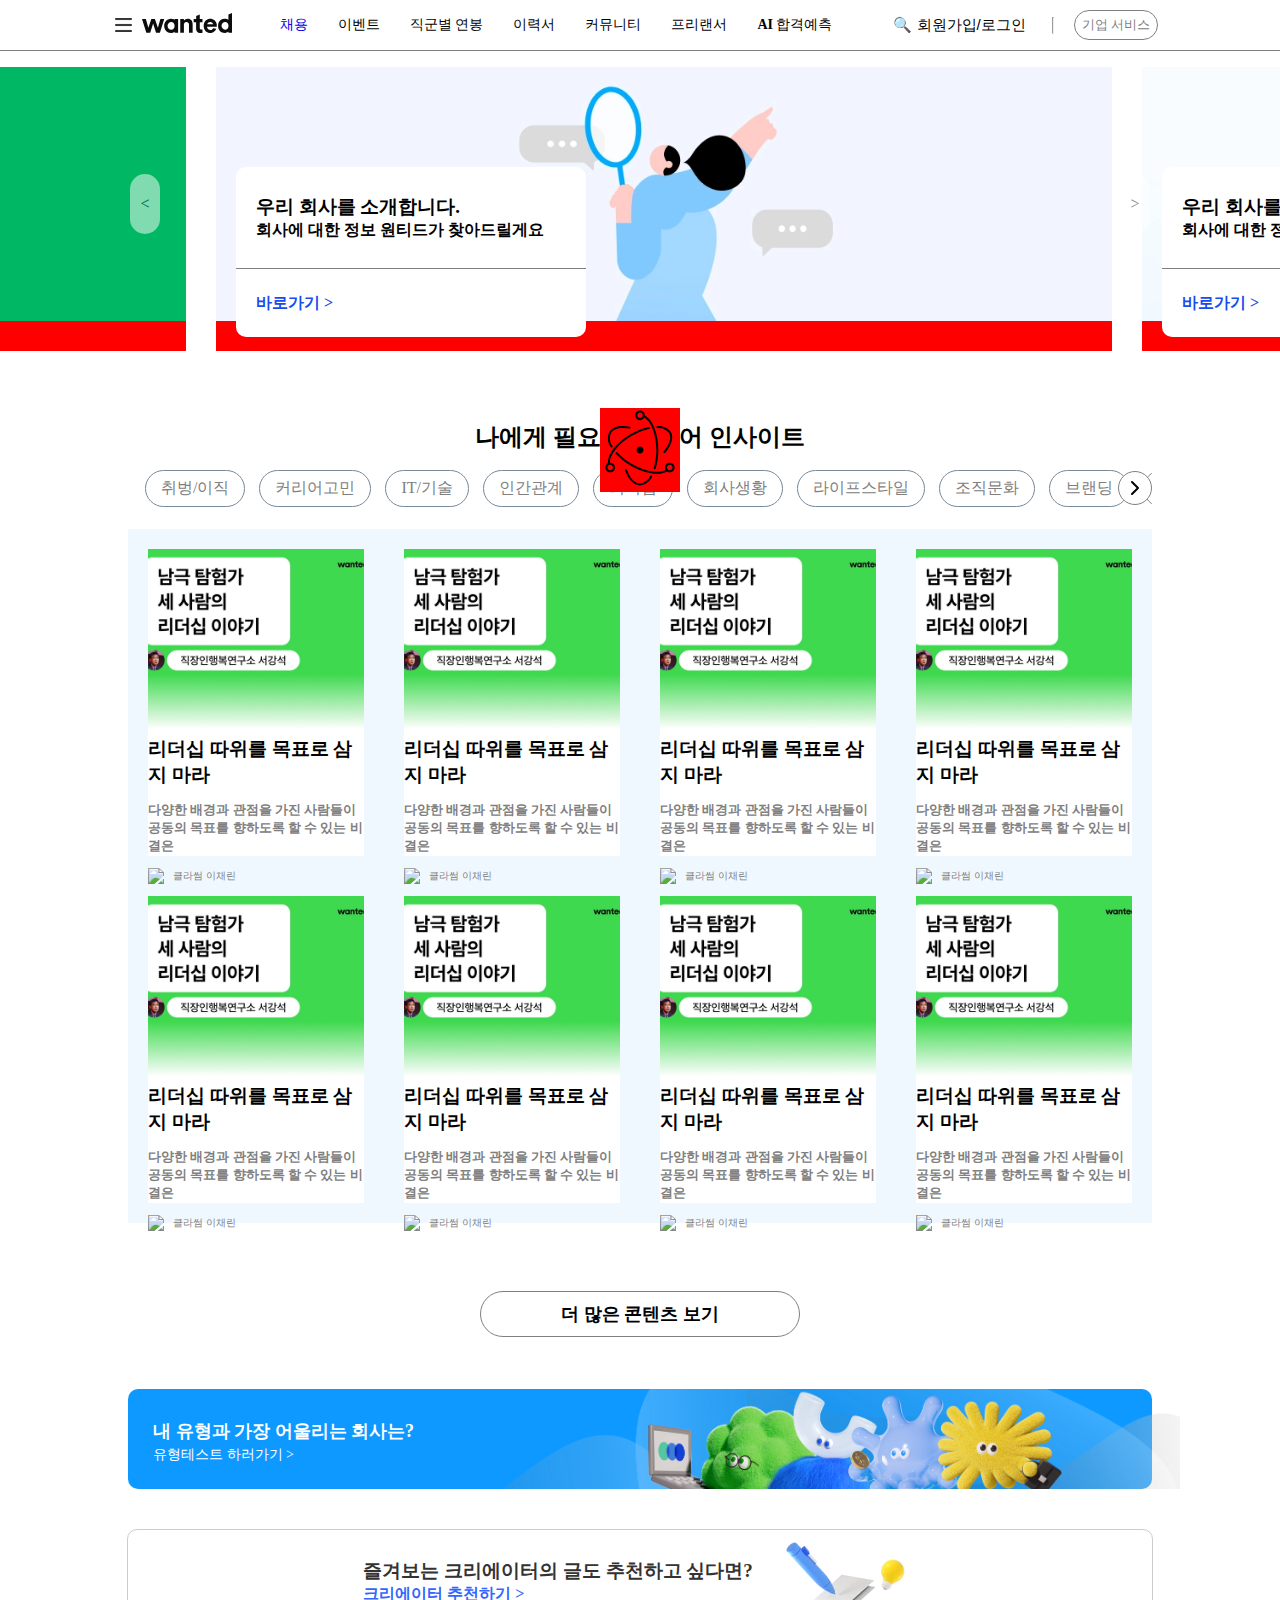
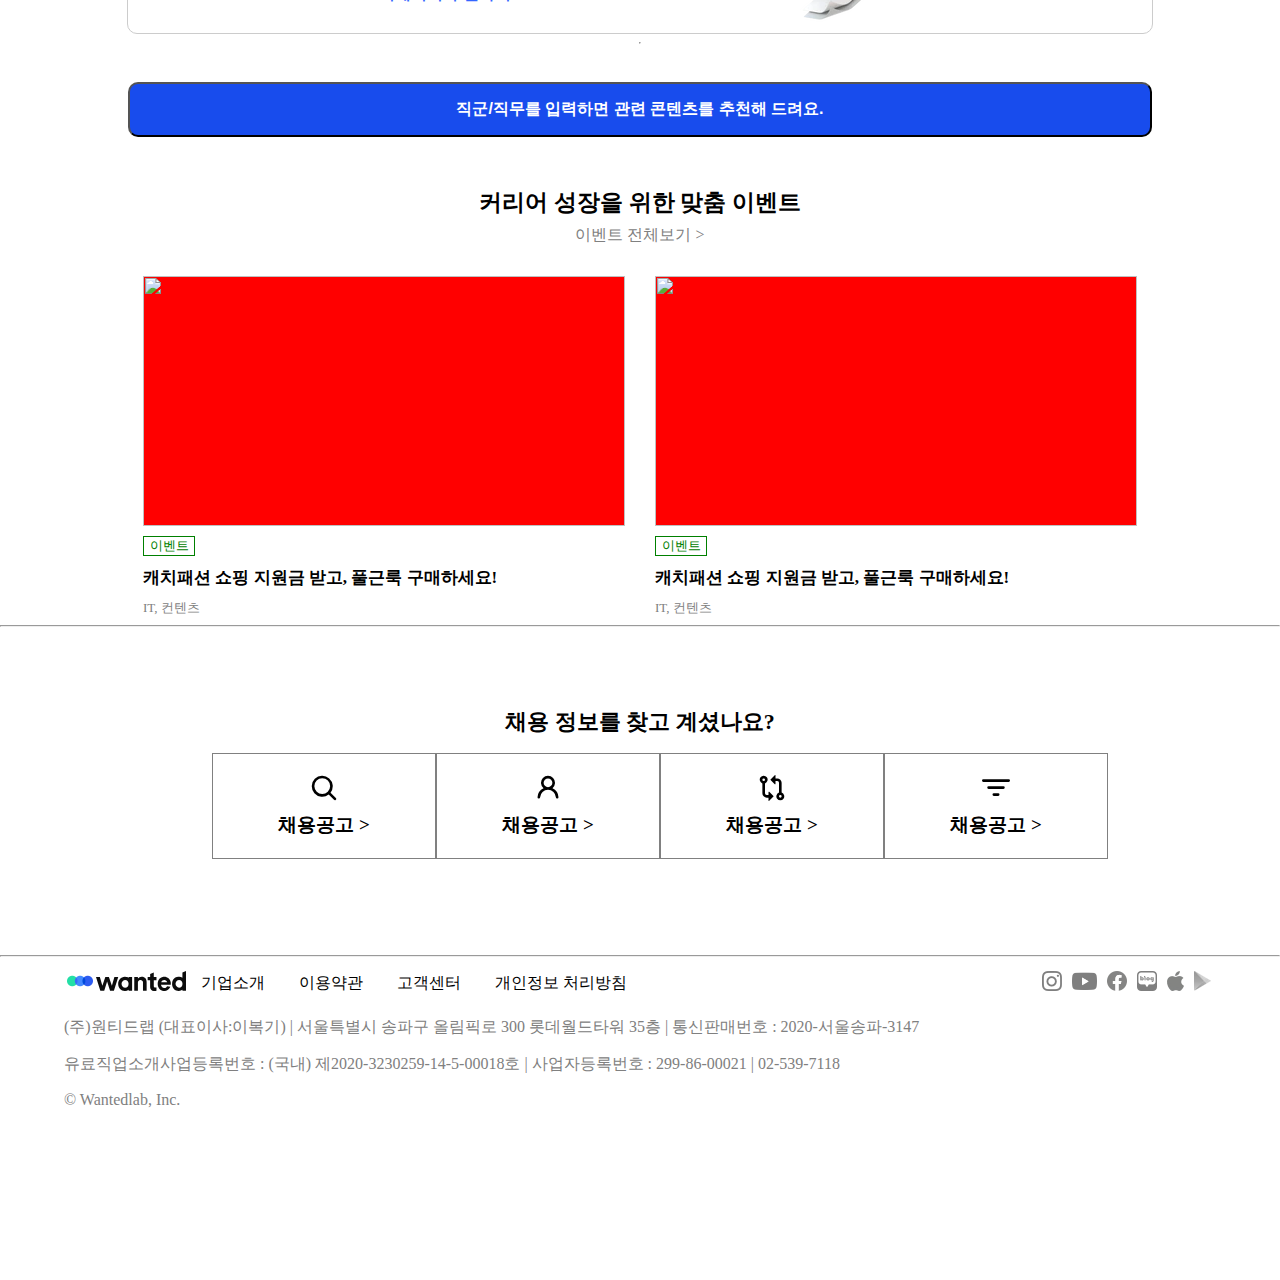
==== commit de8d9556: "scroll smooth by btn" ====
--- a/index.html
+++ b/index.html
@@ -106,7 +106,7 @@
         </header>
         <!--    메인 컨텐츠-->
         <main>
-             
+            <loading-img link="./assets/electron.svg"></loading-img>
             <div class="slide_wrapper">
                 <ul class="slides">
                     <li><a>
@@ -613,6 +613,7 @@
     </footer>
     </div>
     <script src="main.js"></script>
+    <script src="common.js" defer=""></script>
 </body>
 
 </html>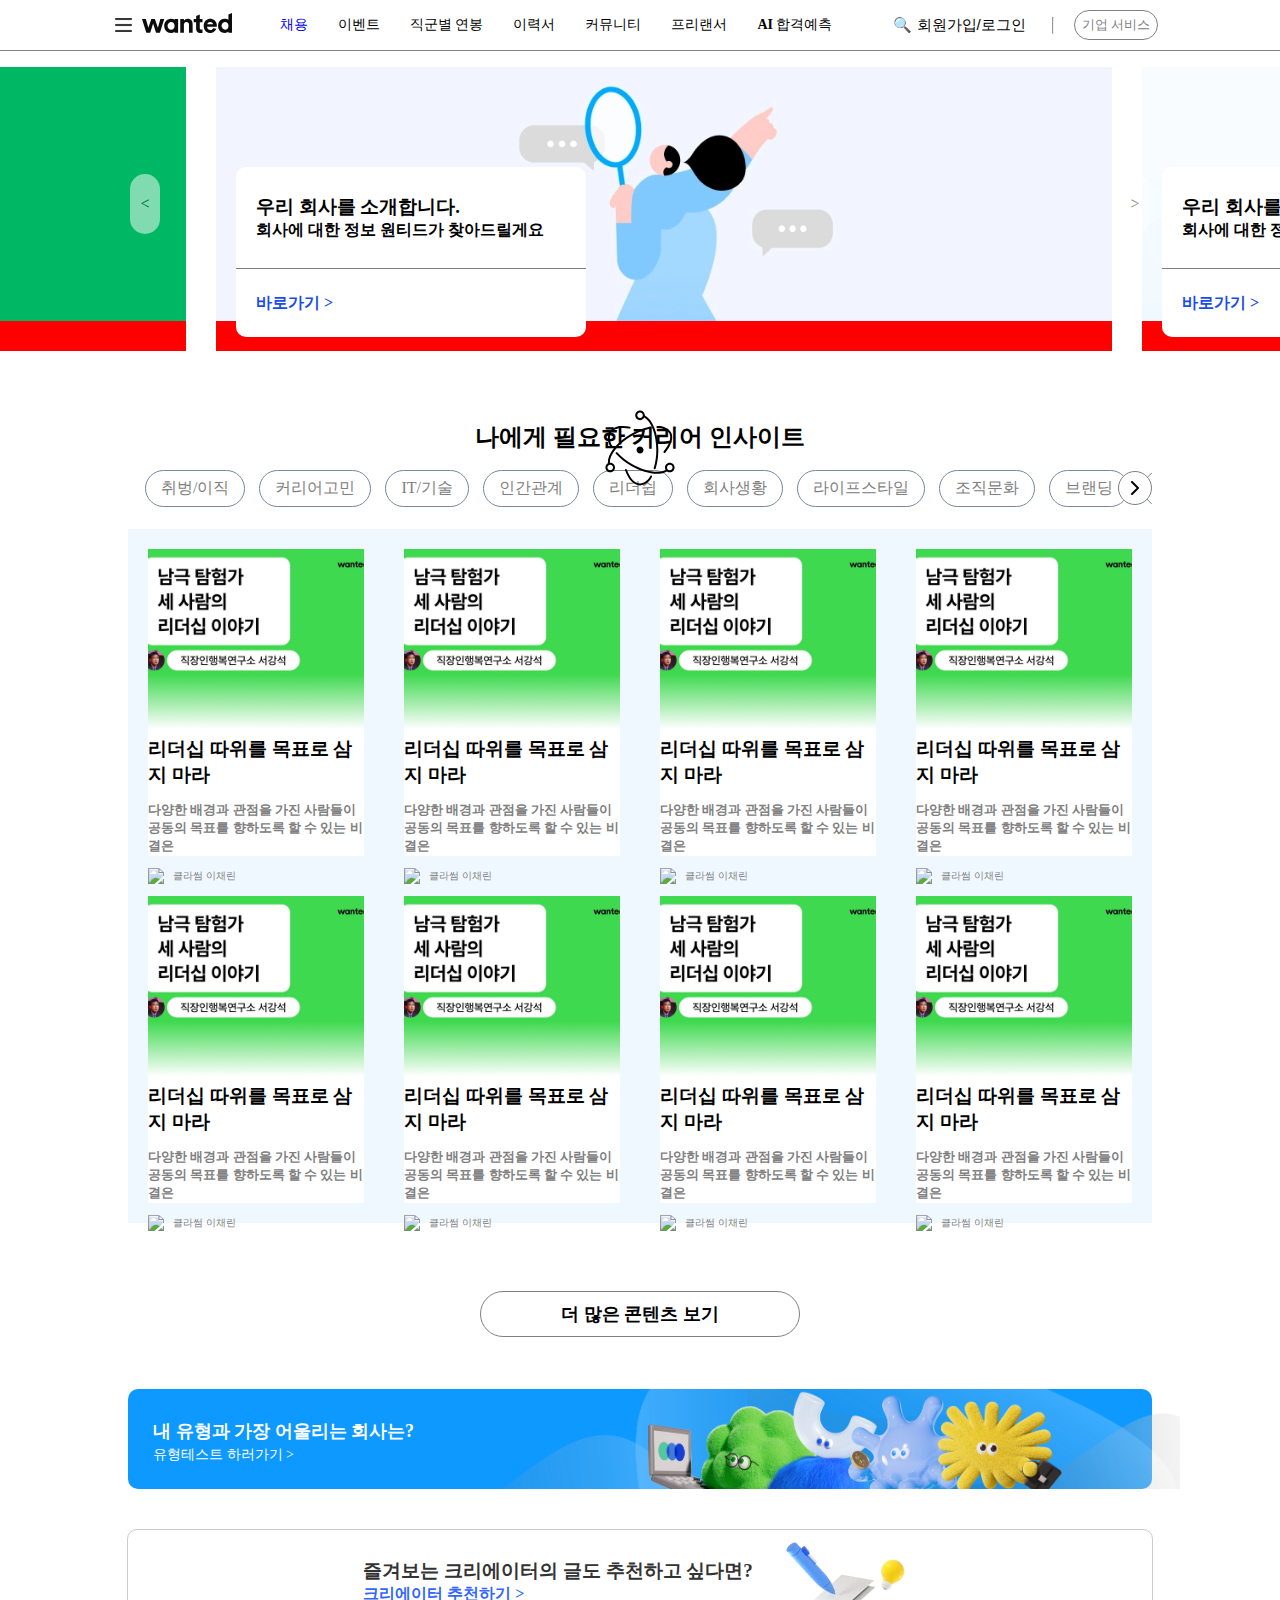
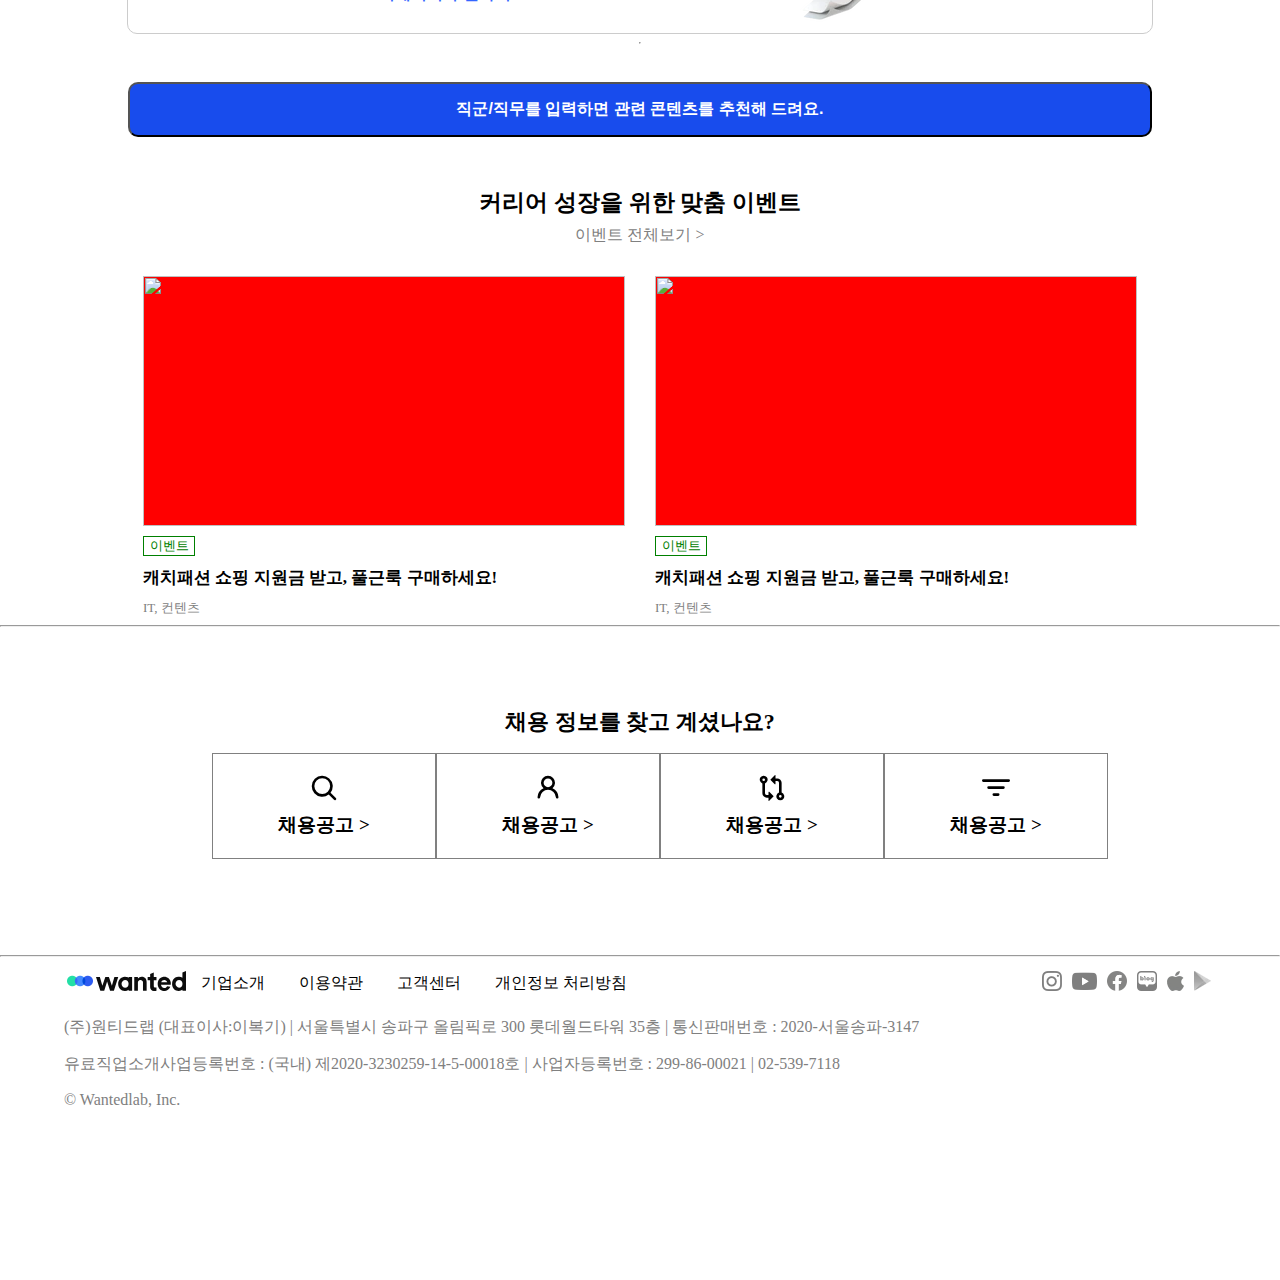
==== commit 71c1c44c: "sign up modal" ====
--- a/index.html
+++ b/index.html
@@ -8,36 +8,104 @@
 </head>
 
 <body>
+    <!-- <div>
+
+    </div> -->
     <div id="modalContainer">
         <div class="loginContainer">
             <div class="modalTop">
+                <img 
+                src="./assets/wantedtextlogo.svg" 
+                class="modalLogo"
+            >
                 <button id="modalCloseBtn">
                     <svg xmlns="http://www.w3.org/2000/svg" viewBox="0 0 16 16" width="32" height="32"><path d="M3.72 3.72a.75.75 0 0 1 1.06 0L8 6.94l3.22-3.22a.749.749 0 0 1 1.275.326.749.749 0 0 1-.215.734L9.06 8l3.22 3.22a.749.749 0 0 1-.326 1.275.749.749 0 0 1-.734-.215L8 9.06l-3.22 3.22a.751.751 0 0 1-1.042-.018.751.751 0 0 1-.018-1.042L6.94 8 3.72 4.78a.75.75 0 0 1 0-1.06Z"></path></svg>
                 </button>
                 
             </div>
-            <img 
-                src="./assets/wantedtextlogo.svg" 
-                class="modalLogo"
-            >
-
-            <h1>하나의 계정으로</h1>
-            <h1>더욱 편리하게</h1>   
-
-            <h2>원티드가 제공하는 서비스를</h2>
-            <h2>하나의 계정으로 모두 이용할 수 있습니다.</h2>
-
-            <input type="email">
-            <button>이메일로 계속하기</button>
-            <p>또는</p>
+            
+            <div class="modalTxtCtnr">
+                <h2>직장인을 위한</h2>
+                <h2>커리어 플랫폼, 원티드!</h2>   
+    
+                <h4>커리어 성장과 행복을 위한 여정</h4>
+                <h4>지금 원티드에서 시작하세요</h4>
+            </div>
+            
+            <div class="emailCtnr">
+                <div class="inputLabel">
+                    <span>이메일</span>
+                </div>
+
+                <input type="email" class="input90" >
+                <button id="authEmailBtn">이메일로 계속하기</button>
+            </div>
+            
+            <div class="modalOtherTxt">
+                <p>또는</p>
+                <p>다른 계정으로 계속하기</p>
+            </div>
+            
             <div class="socialBtnContainer">
                 <div class = "socialBtnApple">
                     <img src="./assets/sns/apple.png">
                     <p>Apple</p>
                 </div>
+                <div class = "socialBtnApple">
+                    <img src="./assets/sns/apple.png">
+                    <p>Apple</p>
+                </div>
+                <div class = "socialBtnApple">
+                    <img src="./assets/sns/apple.png">
+                    <p>Apple</p>
+                </div>
+                <div class = "socialBtnApple">
+                    <img src="./assets/sns/apple.png">
+                    <p>Apple</p>
+                </div>
             </div>
         </div>
     </div>
+
+
+    <!-- 회원가입 모달 -->
+    <div id="signUpModalContainer">
+        <div class="modalTop">
+            <span class="modalLogo">회원가입</span>
+            <button id="signUpCloseBtn">
+                <svg xmlns="http://www.w3.org/2000/svg" viewBox="0 0 16 16" width="32" height="32"><path d="M3.72 3.72a.75.75 0 0 1 1.06 0L8 6.94l3.22-3.22a.749.749 0 0 1 1.275.326.749.749 0 0 1-.215.734L9.06 8l3.22 3.22a.749.749 0 0 1-.326 1.275.749.749 0 0 1-.734-.215L8 9.06l-3.22 3.22a.751.751 0 0 1-1.042-.018.751.751 0 0 1-.018-1.042L6.94 8 3.72 4.78a.75.75 0 0 1 0-1.06Z"></path></svg>
+            </button>
+            
+        </div>
+        <div class="nameCtnr">
+            <div class="inputLabel">
+                <span>이름</span>
+            </div>
+            <input type="text" class="input90" >
+        </div>
+        <div class="phoneCtnr">
+            <div class="inputLabel">
+                <span>휴대폰 번호</span>
+            </div>
+            <input type="text" class="input90 phoneInput" >
+            <div class="phoneCertificationCtnr">
+                <input type="text" class="input60" >
+                <button>
+                    인증번호 받기
+                </button>    
+            </div>
+            
+            <input type="text" class="input90 cerInput" >
+
+            <div class="inputLabel passLabel">
+                <span>비밀번호</span>
+            </div>
+            <input type="text" class="input90 passInput" >
+            
+        </div>
+
+    </div>
+
     <div>
         <!--헤더-->
         <header>
--- a/index.css
+++ b/index.css
@@ -112,11 +112,10 @@
 #modalContainer{
     z-index: 100;
     position: absolute;
-    
     left: 50%;
-    top: 65%;
+    top: 73%;
     transform: translate(-50%, -50%);
-    background-color: red;
+    background-color: #fff;
     display: none;
     width: 400px;
     height: 800px;
@@ -134,20 +133,188 @@
 }
 
 .modalTop{
-    align-self:flex-end;
+    display: flex;
+    justify-content: center;
     margin: 10px;
+    position: relative;
+    
+    width: 100%;
 }
 
 #modalCloseBtn{
-    background-color: #fff;
+    
     border: none;
     padding: 0;
+    cursor: pointer;
+    position: absolute;
+    right: 0px;
+    top: -10px;
+    background-color: #fff;
+}
+
+.modalTxtCtnr{
+    display: flex;
+    flex-direction: column;
+    justify-content: center;
+    align-items: center;
+    height: 240px;
+}
+
+.modalTxtCtnr > h2{
+    margin-bottom: 10px;
+    font-weight: bold;
+}
+.modalTxtCtnr > h4{
+    margin-bottom: 3px;
+    color: grey;
 }
 
 .modalLogo{
     width: 100px;
-}
-
+    align-self: center;
+}
+
+.emailCtnr{
+    display: flex;
+    
+    flex-direction: column;
+    align-items: center;
+    width: 100%;
+}
+
+.inputLabel{
+    display: flex;
+    
+    align-self: flex-start;
+    margin-left: 5%;
+    color: grey;
+}
+
+.emailCtnr > div{
+    
+}
+
+.modalOtherTxt{
+    display: flex;
+    flex-direction: column;
+    justify-content: center;
+    align-items: center;
+    margin-top: 30px;
+}
+
+.modalOtherTxt p{
+    margin: 0;
+}
+
+
+.socialBtnContainer{
+    display: flex;
+    justify-content: space-between;
+    width: 80%;
+    margin-top: 20px;
+}
+
+.socialBtnApple{
+    display: flex;
+    flex-direction: column;
+    align-items: center;
+}
+
+.input90{
+    width: 90%;
+    height: 40px;
+    border-radius: 10px;
+    border: 2px solid #3366FF;
+
+}
+
+.input60{
+    width: 103%;
+    height: 40px;
+    border-radius: 10px;
+    border: 1px soild grey;
+}
+
+#authEmailBtn{
+    width: 90%;
+    background-color: #3366FF;
+    border: none;
+    color: #fff;
+    height: 40px;
+    border-radius: 30px;
+    margin-top: 28px;
+}
+
+#signUpModalContainer{
+    z-index: 100;
+    position: absolute;
+    left: 50%;
+    top: 73%;
+    transform: translate(-50%, -50%);
+    background-color: #fff;
+    display: none;
+    width: 400px;
+    height: 800px;
+    border: 1px solid #ccc;
+    border-radius: 10px;
+}
+
+#signUpCloseBtn{
+    border: none;
+    padding: 0;
+    cursor: pointer;
+    position: absolute;
+    right: 14px;
+    top: -8px;
+    background-color: #fff;
+}
+
+.nameCtnr{
+    display: flex;
+    flex-direction: column;
+    align-items: center;
+    width: 100%;
+    margin-top: 40px;
+}
+
+.phoneCtnr{
+    display: flex;
+    justify-content: center;
+    align-items: center;
+    flex-direction: column;
+    margin-top: 30px;
+}
+
+.phoneInput{
+    border: 1px solid gray;
+}
+
+.phoneCertificationCtnr{
+    display: flex;
+    width: 90%;
+    margin-top: 10px;
+}
+.phoneCertificationCtnr > button{
+    width: 130px;
+    margin-left: 10px;
+    background-color: #d3d3d3;
+    border: none;
+    border-radius: 10px;
+}
+
+.cerInput{
+    border: #ccc 2px solid;
+    background-color: #d3d3d3;
+    margin-top: 10px;
+}
+
+.passInput{
+    border: 1px solid grey;
+}
+
+.passLabel{
+    margin-top: 30px;
+}
 
 
 
@@ -776,4 +943,9 @@
 .footerBussinessInfoContainer{
     margin-left: 5vw;
     color: grey;
+}
+
+@keyframes rotation {
+    from {transform: rotate(0deg);}
+    to {transform: rotate(360deg);}
 }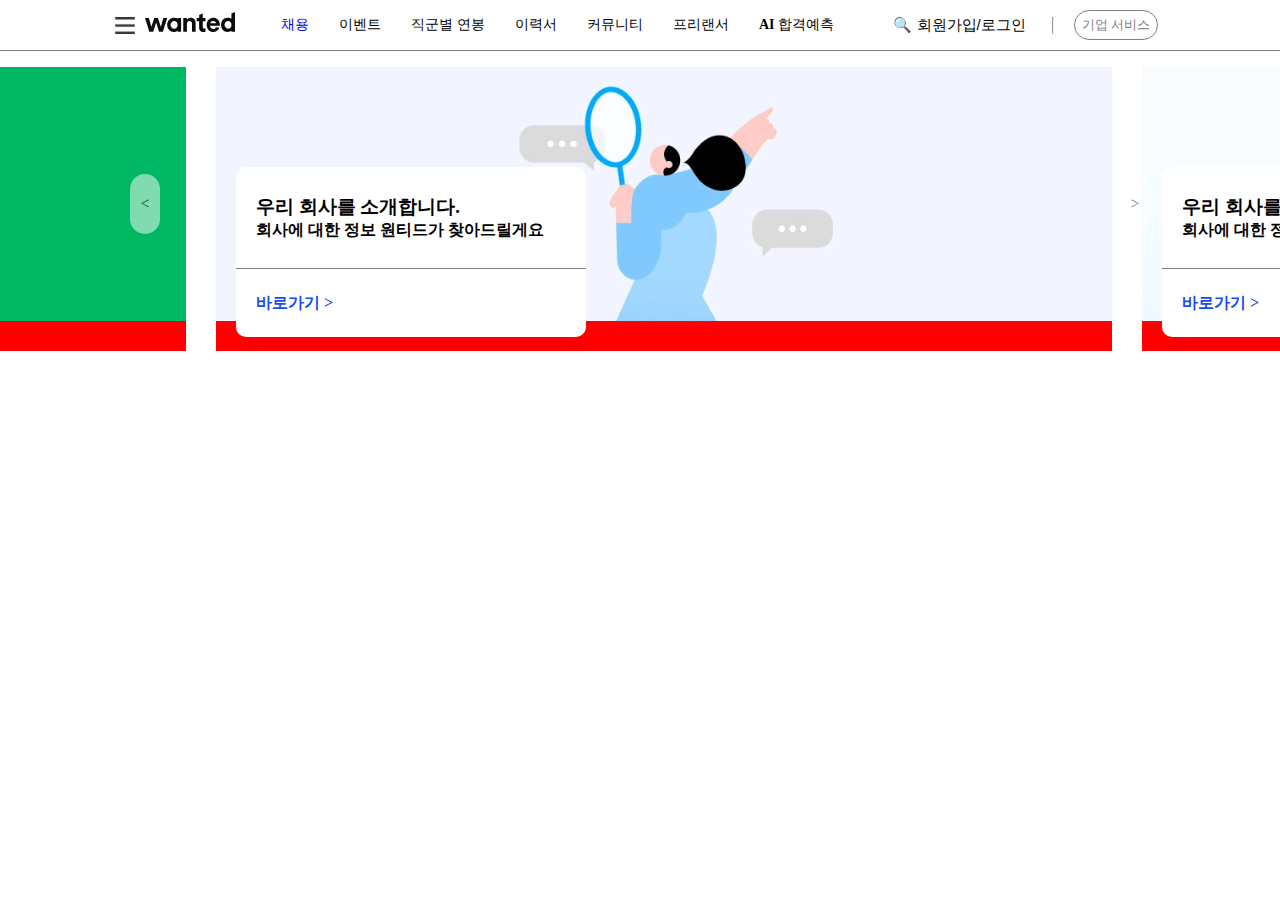
==== commit 4446b35b: "migration to class based component" ====
--- a/index.html
+++ b/index.html
@@ -1,687 +1,14 @@
 <!DOCTYPE html>
 <html lang="en">
-
 <head>
     <meta charset="UTF-8">
-    <title>Wanted</title>
+    <meta http-equiv="X-UA-Compatible" content="IE=edge">
+    <meta name="viewport" content="width=device-width, initial-scale=1.0">
+    <title>Document</title>
     <link rel="stylesheet" href="./index.css">
 </head>
-
 <body>
-    <!-- <div>
-
-    </div> -->
-    <div id="modalContainer">
-        <div class="loginContainer">
-            <div class="modalTop">
-                <img 
-                src="./assets/wantedtextlogo.svg" 
-                class="modalLogo"
-            >
-                <button id="modalCloseBtn">
-                    <svg xmlns="http://www.w3.org/2000/svg" viewBox="0 0 16 16" width="32" height="32"><path d="M3.72 3.72a.75.75 0 0 1 1.06 0L8 6.94l3.22-3.22a.749.749 0 0 1 1.275.326.749.749 0 0 1-.215.734L9.06 8l3.22 3.22a.749.749 0 0 1-.326 1.275.749.749 0 0 1-.734-.215L8 9.06l-3.22 3.22a.751.751 0 0 1-1.042-.018.751.751 0 0 1-.018-1.042L6.94 8 3.72 4.78a.75.75 0 0 1 0-1.06Z"></path></svg>
-                </button>
-                
-            </div>
-            
-            <div class="modalTxtCtnr">
-                <h2>직장인을 위한</h2>
-                <h2>커리어 플랫폼, 원티드!</h2>   
-    
-                <h4>커리어 성장과 행복을 위한 여정</h4>
-                <h4>지금 원티드에서 시작하세요</h4>
-            </div>
-            
-            <div class="emailCtnr">
-                <div class="inputLabel">
-                    <span>이메일</span>
-                </div>
-
-                <input type="email" class="input90" >
-                <button id="authEmailBtn">이메일로 계속하기</button>
-            </div>
-            
-            <div class="modalOtherTxt">
-                <p>또는</p>
-                <p>다른 계정으로 계속하기</p>
-            </div>
-            
-            <div class="socialBtnContainer">
-                <div class = "socialBtnApple">
-                    <img src="./assets/sns/apple.png">
-                    <p>Apple</p>
-                </div>
-                <div class = "socialBtnApple">
-                    <img src="./assets/sns/apple.png">
-                    <p>Apple</p>
-                </div>
-                <div class = "socialBtnApple">
-                    <img src="./assets/sns/apple.png">
-                    <p>Apple</p>
-                </div>
-                <div class = "socialBtnApple">
-                    <img src="./assets/sns/apple.png">
-                    <p>Apple</p>
-                </div>
-            </div>
-        </div>
-    </div>
-
-
-    <!-- 회원가입 모달 -->
-    <div id="signUpModalContainer">
-        <div class="modalTop">
-            <span class="modalLogo">회원가입</span>
-            <button id="signUpCloseBtn">
-                <svg xmlns="http://www.w3.org/2000/svg" viewBox="0 0 16 16" width="32" height="32"><path d="M3.72 3.72a.75.75 0 0 1 1.06 0L8 6.94l3.22-3.22a.749.749 0 0 1 1.275.326.749.749 0 0 1-.215.734L9.06 8l3.22 3.22a.749.749 0 0 1-.326 1.275.749.749 0 0 1-.734-.215L8 9.06l-3.22 3.22a.751.751 0 0 1-1.042-.018.751.751 0 0 1-.018-1.042L6.94 8 3.72 4.78a.75.75 0 0 1 0-1.06Z"></path></svg>
-            </button>
-            
-        </div>
-        <div class="nameCtnr">
-            <div class="inputLabel">
-                <span>이름</span>
-            </div>
-            <input type="text" class="input90" >
-        </div>
-        <div class="phoneCtnr">
-            <div class="inputLabel">
-                <span>휴대폰 번호</span>
-            </div>
-            <input type="text" class="input90 phoneInput" >
-            <div class="phoneCertificationCtnr">
-                <input type="text" class="input60" >
-                <button>
-                    인증번호 받기
-                </button>    
-            </div>
-            
-            <input type="text" class="input90 cerInput" >
-
-            <div class="inputLabel passLabel">
-                <span>비밀번호</span>
-            </div>
-            <input type="text" class="input90 passInput" >
-            
-        </div>
-
-    </div>
-
-    <div>
-        <!--헤더-->
-        <header>
-            <nav id="headerNavContainer">
-                <!-- 헤더좌측 로고 / 드로어-->
-                <div id="headerLogo">
-                    <div id="logoDrawer">
-                        <img src="./assets/hamberger menu.png" style="margin-top: 5px;">
-                        <!-- drawer Contents -->
-                        <div class="drawerContainer">
-                            <ul>
-                                <li>직군전체</li>
-                                <a href="./develop.html"><li>개발</li></a>
-                                <li>경영 비즈니스</li>
-                                <li>직군전체</li>
-                                <li>직군전체</li>
-                                <li>직군전체</li>
-                                <li>직군전체</li>
-                            </ul>
-                        </div>
-                    </div>
-                    <div style="margin-left: 10px;">
-                        <a href="./index.html"><img src='./assets/wantedtextlogo.svg' width="90px"></a>
-
-
-                    </div>
-
-
-                </div>
-                <!-- 헤더 중앙 네브-->
-                <div id="headerNav">
-                    <ul id="headerNavList">
-                        <li><a href="./job.html">채용</a></li>
-                        <li>이벤트</li>
-                        <li>직군별 연봉</li>
-                        <li>이력서</li>
-                        <li>커뮤니티</li>
-                        <li>프리랜서</li>
-                        <li>AI 합격예측</li>
-                    </ul>
-                </div>
-                <!-- 헤더 우측 로그인 기업서비스-->
-                <div id="headerAuth">
-                    <button id="headerAuthLogin">
-                        🔍 회원가입/로그인
-                    </button>
-                    <hr style="height: 15px; color:grey;">
-                    <div style="font-weight: 500; 
-                        font-size: 13px; 
-                        margin-inline: 7px;
-                        color: grey;
-                        border: 1px solid grey;
-                        padding: 5px 7px;
-                        border-radius: 20px;
-                        margin-left: 20px;
-                        
-                    ">
-                        기업 서비스
-                    </div>
-                </div>
-
-
-
-            </nav>
-
-        </header>
-        <!--    메인 컨텐츠-->
-        <main>
-            <loading-img link="./assets/electron.svg"></loading-img>
-            <div class="slide_wrapper">
-                <ul class="slides">
-                    <li><a>
-                        <div class="slImgContainer">
-                            <img 
-                                src="./assets/slides/s1.png"
-                                class="slImgItem"
-                                >
-                            <div class="slTxtContainer">
-                                <div class="slRxtFirstRow">
-                                    <h3>
-                                        우리 회사를 소개합니다.
-                                    </h3>
-                                    <h4>
-                                        회사에 대한 정보 원티드가 찾아드릴게요
-                                    </h4>
-                                </div>
-                                <!-- <hr class="hrhr"> -->
-                                <div class="slRxtSecondRow">
-                                    바로가기 >
-                                </div>
-                            </div>
-                        </div>
-                    </a></li>
-                    <li><a>
-                        <div class="slImgContainer">
-                            <img 
-                                src="./assets/slides/s2.png"
-                                class="slImgItem"
-                                >
-                            <div class="slTxtContainer">
-                                <div class="slRxtFirstRow">
-                                    <h3>
-                                        우리 회사를 소개합니다.
-                                    </h3>
-                                    <h4>
-                                        회사에 대한 정보 원티드가 찾아드릴게요
-                                    </h4>
-                                </div>
-                                <!-- <hr class="hrhr"> -->
-                                <div class="slRxtSecondRow">
-                                    바로가기 >
-                                </div>
-                            </div>
-                        </div>
-                    </a></li>
-                    <li><a>
-                        <div class="slImgContainer">
-                            <img 
-                                src="./assets/slides/s3.png"
-                                class="slImgItem"
-                                >
-                            <div class="slTxtContainer">
-                                <div class="slRxtFirstRow">
-                                    <h3>
-                                        우리 회사를 소개합니다.
-                                    </h3>
-                                    <h4>
-                                        회사에 대한 정보 원티드가 찾아드릴게요
-                                    </h4>
-                                </div>
-                                <!-- <hr class="hrhr"> -->
-                                <div class="slRxtSecondRow">
-                                    바로가기 >
-                                </div>
-                            </div>
-                        </div>
-                    </a></li>
-                    <li><a>
-                        <div class="slImgContainer">
-                            <img 
-                                src="./assets/slides/s4.png"
-                                class="slImgItem"
-                                >
-                            <div class="slTxtContainer">
-                                <div class="slRxtFirstRow">
-                                    <h3>
-                                        우리 회사를 소개합니다.
-                                    </h3>
-                                    <h4>
-                                        회사에 대한 정보 원티드가 찾아드릴게요
-                                    </h4>
-                                </div>
-                                <!-- <hr class="hrhr"> -->
-                                <div class="slRxtSecondRow">
-                                    바로가기 >
-                                </div>
-                            </div>
-                        </div>
-                    </a></li>
-                    <li><a>
-                        <div class="slImgContainer">
-                            <img 
-                                src="./assets/slides/s5.png"
-                                class="slImgItem"
-                                >
-                            <div class="slTxtContainer">
-                                <div class="slRxtFirstRow">
-                                    <h3>
-                                        우리 회사를 소개합니다.
-                                    </h3>
-                                    <h4>
-                                        회사에 대한 정보 원티드가 찾아드릴게요
-                                    </h4>
-                                </div>
-                                <!-- <hr class="hrhr"> -->
-                                <div class="slRxtSecondRow">
-                                    바로가기 >
-                                </div>
-                            </div>
-                        </div>
-                    </a></li>
-                </ul>
-                <div class="prev"><</div>
-                <div class="next">></div>
-        
-            </div>
-            
-                
-            
-            
-              
-          
-
-            <!--     나에게 필요한 커리어 인사이트-->
-            <article class="careerInsight">
-                <!-- TXT -->
-                <div class="careerInsightTitle">
-                    <h2>나에게 필요한 커리어 인사이트</h2>
-                </div>
-
-                <!-- Category Slide -->
-                <!-- <div class="categoryWrapper">
-                    <ul class="categoryList">
-                        <li class="categorItem">인간관계</li>
-                        <li class="categorItem">조직문화</li>
-                        <li class="categorItem">회사생활</li>
-                        <li class="categorItem">취업/이직</li>
-                    </ul>
-                    
-                    <div>
-
-                    </div>
-                </div> -->
-
-                <div class="categoryWrapper">
-                    <!-- wrapper conatainer -->
-                    <ul class="categoryList">
-                        <!-- objs -->
-                        <li class="categorItem">취벙/이직</li>
-                        <li class="categorItem">커리어고민</li>
-                        <li class="categorItem">IT/기술</li>
-                        <li class="categorItem">인간관계</li>
-                        <li class="categorItem">리더쉽</li>
-                        <li class="categorItem">회사생황</li>
-                        <li class="categorItem">라이프스타일</li>
-                        <li class="categorItem">조직문화</li>
-                        <li class="categorItem">브랜딩</li>
-                        <li class="categorItem">인간관계</li>
-                        <li class="categorItem">리더쉽</li>
-                        <li class="categorItem">회사생황</li>
-                        <li class="categorItem">라이프스타일</li>
-                        <li class="categorItem">조직문화</li>
-                        <li class="categorItem">브랜딩</li>ㄴ
- 
-                        </ul>
-                    <img 
-                        src="./assets/right.svg"
-                        id="rightSlideBtnMain"
-                        >
-                        
-                </div>
-
-
-                <!-- 인사이트 모음집 -->
-                <ul class="insightWrapperContainer">
-                    <li href="" class="insightWrapperItem">
-                        
-                        <div class="insightImgBox">
-                            <img src="./assets/ins3.png" class="insightImg">
-                        </div>
-                        <div class="insightTxtBox">
-                            <span>리더십 따위를 목표로 삼지 마라</span>
-                            <p>다양한 배경과 관점을 가진 사람들이 공동의 목표를 향하도록 할 수 있는 비결은 </p>
-                            <div class="authorContainer">
-                                <img src="https://image.wanted.co.kr/optimize?src=https%3A%2F%2Fstatic.wanted.co.kr%2Ffavicon%2F144x144.png&w=60&q=90"
-                                class="authorLogo"
-                                >
-                                <span>클라썸 이채린</span>
-                            </div>
-                        </div>
-                    
-                    </li>
-                    <li href="" class="insightWrapperItem">
-                        
-                        <div class="insightImgBox">
-                            <img src="./assets/ins3.png" class="insightImg">
-                        </div>
-                        <div class="insightTxtBox">
-                            <span>리더십 따위를 목표로 삼지 마라</span>
-                            <p>다양한 배경과 관점을 가진 사람들이 공동의 목표를 향하도록 할 수 있는 비결은 </p>
-                            <div class="authorContainer">
-                                <img src="https://image.wanted.co.kr/optimize?src=https%3A%2F%2Fstatic.wanted.co.kr%2Ffavicon%2F144x144.png&w=60&q=90"
-                                class="authorLogo"
-                                >
-                                <span>클라썸 이채린</span>
-                            </div>
-                        </div>
-                    
-                    </li>
-                    <li href="" class="insightWrapperItem">
-                        
-                        <div class="insightImgBox">
-                            <img src="./assets/ins3.png" class="insightImg">
-                        </div>
-                        <div class="insightTxtBox">
-                            <span>리더십 따위를 목표로 삼지 마라</span>
-                            <p>다양한 배경과 관점을 가진 사람들이 공동의 목표를 향하도록 할 수 있는 비결은 </p>
-                            <div class="authorContainer">
-                                <img src="https://image.wanted.co.kr/optimize?src=https%3A%2F%2Fstatic.wanted.co.kr%2Ffavicon%2F144x144.png&w=60&q=90"
-                                class="authorLogo"
-                                >
-                                <span>클라썸 이채린</span>
-                            </div>
-                        </div>
-                    
-                    </li>
-                    <li href="" class="insightWrapperItem">
-                        
-                        <div class="insightImgBox">
-                            <img src="./assets/ins3.png" class="insightImg">
-                        </div>
-                        <div class="insightTxtBox">
-                            <span>리더십 따위를 목표로 삼지 마라</span>
-                            <p>다양한 배경과 관점을 가진 사람들이 공동의 목표를 향하도록 할 수 있는 비결은 </p>
-                            <div class="authorContainer">
-                                <img src="https://image.wanted.co.kr/optimize?src=https%3A%2F%2Fstatic.wanted.co.kr%2Ffavicon%2F144x144.png&w=60&q=90"
-                                class="authorLogo"
-                                >
-                                <span>클라썸 이채린</span>
-                            </div>
-                        </div>
-                    
-                    </li>
-                    <li href="" class="insightWrapperItem">
-                        
-                        <div class="insightImgBox">
-                            <img src="./assets/ins3.png" class="insightImg">
-                        </div>
-                        <div class="insightTxtBox">
-                            <span>리더십 따위를 목표로 삼지 마라</span>
-                            <p>다양한 배경과 관점을 가진 사람들이 공동의 목표를 향하도록 할 수 있는 비결은 </p>
-                            <div class="authorContainer">
-                                <img src="https://image.wanted.co.kr/optimize?src=https%3A%2F%2Fstatic.wanted.co.kr%2Ffavicon%2F144x144.png&w=60&q=90"
-                                class="authorLogo"
-                                >
-                                <span>클라썸 이채린</span>
-                            </div>
-                        </div>
-                    
-                    </li>
-                    <li href="" class="insightWrapperItem">
-                        
-                        <div class="insightImgBox">
-                            <img src="./assets/ins3.png" class="insightImg">
-                        </div>
-                        <div class="insightTxtBox">
-                            <span>리더십 따위를 목표로 삼지 마라</span>
-                            <p>다양한 배경과 관점을 가진 사람들이 공동의 목표를 향하도록 할 수 있는 비결은 </p>
-                            <div class="authorContainer">
-                                <img src="https://image.wanted.co.kr/optimize?src=https%3A%2F%2Fstatic.wanted.co.kr%2Ffavicon%2F144x144.png&w=60&q=90"
-                                class="authorLogo"
-                                >
-                                <span>클라썸 이채린</span>
-                            </div>
-                        </div>
-                    
-                    </li>
-                    <li href="" class="insightWrapperItem">
-                        
-                        <div class="insightImgBox">
-                            <img src="./assets/ins3.png" class="insightImg">
-                        </div>
-                        <div class="insightTxtBox">
-                            <span>리더십 따위를 목표로 삼지 마라</span>
-                            <p>다양한 배경과 관점을 가진 사람들이 공동의 목표를 향하도록 할 수 있는 비결은 </p>
-                            <div class="authorContainer">
-                                <img src="https://image.wanted.co.kr/optimize?src=https%3A%2F%2Fstatic.wanted.co.kr%2Ffavicon%2F144x144.png&w=60&q=90"
-                                class="authorLogo"
-                                >
-                                <span>클라썸 이채린</span>
-                            </div>
-                        </div>
-                    
-                    </li>
-                    <li href="" class="insightWrapperItem">
-                        
-                        <div class="insightImgBox">
-                            <img src="./assets/ins3.png" class="insightImg">
-                        </div>
-                        <div class="insightTxtBox">
-                            <span>리더십 따위를 목표로 삼지 마라</span>
-                            <p>다양한 배경과 관점을 가진 사람들이 공동의 목표를 향하도록 할 수 있는 비결은 </p>
-                            <div class="authorContainer">
-                                <img src="https://image.wanted.co.kr/optimize?src=https%3A%2F%2Fstatic.wanted.co.kr%2Ffavicon%2F144x144.png&w=60&q=90"
-                                class="authorLogo"
-                                >
-                                <span>클라썸 이채린</span>
-                            </div>
-                        </div>
-                    
-                    </li>
-                </ul>
-                <div class="moreContents">
-                    <div class="moreContentsBtn">
-                        더 많은 콘텐츠 보기 
-                    </div>
-                </div>
-            </article>
-
-            <!-- 내 유형과 가장 어울리는 회사는? -->
-            <div class="typeTestContainer">
-                <div class="typeTestTxt">
-                    <span class="txt1">내 유형과 가장 어울리는 회사는?</span>
-                    <span class="txt2">유형테스트 하러가기 ></span>
-                </div>
-                <img src="./assets/typeTest.png" class="typeTestImg">
-            </div>
-
-            <div class="reccArticleContainer">
-                <div>
-                    <p>즐겨보는 크리에이터의 글도 추천하고 싶다면?</p>
-                    <span>크리에이터 추천하기 ></span>
-                </div>
-                <div>
-                    <img src="./assets/글쓰기.png">
-                </div>
-            </div>
-        
-
-            
-         
-
-            <hr>
-
-            <!-- 내 프로필 매치업 버튼 -->
-            <aside>
-                <button class="postionRecc">
-                    <span id="postionReccBtn">직군/직무를 입력하면 관련 콘텐츠를 추천해 드려요.</span>
-                </button>
-            </aside>
-
-            <!-- 포지션 추천   @@@@@@@@@@@@@@@@@@@@@@@@@@@@@@@@@@@@@@@@@@@@@@@@@@@@@@@@@@@@@@@@@@@@@@@@@@@@@@@@@@@@@@@@ -->
-            <article>
-                <div class="recommendationContainer">
-                    <!-- #연봉이 최고의 복지 txt -->
-                    <div class="reccTitle">
-                        <div>
-                            <a class="boldTxt">커리어 성장을 위한 맞춤 이벤트</a>
-                            <!-- <span>커리어 성장을 위한 맞춤이벤트</span> -->
-                        </div>
-                        <span class="moveToPosition">이벤트 전체보기 ></span>
-                    </div>
-                    <!-- 회사 컨테이너-->
-                    <div class="positionReccResponsiveContainer">
-                        <!-- POSITION 1 --------------------------------------------------------- -->
-                        <div class="positionReccItemContainer">
-                            <!-- 이미지 -->
-                            <div class="reccEventimgContainer">
-                                <img src="https://image.wanted.co.kr/optimize?src=https%3A%2F%2Fstatic.wanted.co.kr%2Fimages%2Fevents%2F2802%2F9f673105.jpg&w=1200&q=100"
-                                class=" positionReccItemImg">
-                            </div>
-                            
-
-                            <!-- 하단 컨테이너 -->
-                            <div class="positionReccItemInfo">
-                                <!-- 로고 & 정보-->
-                                <div class="careerReccItemInfoLeft">
-                                    <div class="careerReccCategory">
-                                        이벤트
-                                    </div>
-                                    <span class="careerReccTitle">
-                                        캐치패션 쇼핑 지원금 받고, 풀근룩 구매하세요!
-                                    </span>
-                                    <span class="careerReccDate">
-                                        IT, 컨텐츠
-                                    </span>
-                                </div>
-                                
-                            </div>
-
-                        </div>
-                        <!-- POSITION 2  ---------------------------------- -->
-                        <div class="positionReccItemContainer">
-                            <!-- 이미지 -->
-                            <div class="reccEventimgContainer">
-                                <img src="https://image.wanted.co.kr/optimize?src=https%3A%2F%2Fstatic.wanted.co.kr%2Fimages%2Fevents%2F2802%2F9f673105.jpg&w=1200&q=100"
-                                class=" positionReccItemImg">
-                            </div>
-
-                            <!-- 하단 컨테이너 -->
-                            <div class="positionReccItemInfo">
-                                <!-- 로고 & 정보-->
-                                <div class="careerReccItemInfoLeft">
-                                    <div class="careerReccCategory">
-                                        이벤트
-                                    </div>
-                                    <span class="careerReccTitle">
-                                        캐치패션 쇼핑 지원금 받고, 풀근룩 구매하세요!
-                                    </span>
-                                    <span class="careerReccDate">
-                                        IT, 컨텐츠
-                                    </span>
-                                    
-                                </div>
-                                
-                            </div>
-
-                        </div>
-                    </div>
-
-                </div>
-    </div>
-    </div>
-    </article>
-
-    <hr>
-
-    <div class="hierInfoContainer">
-        <span>채용 정보를 찾고 계셨나요?</span>
-        <ul>
-            <li class="careerFourBtn">
-                <svg xmlns="http://www.w3.org/2000/svg" viewBox="0 0 16 16" width="28" height="28"><path d="M10.68 11.74a6 6 0 0 1-7.922-8.982 6 6 0 0 1 8.982 7.922l3.04 3.04a.749.749 0 0 1-.326 1.275.749.749 0 0 1-.734-.215ZM11.5 7a4.499 4.499 0 1 0-8.997 0A4.499 4.499 0 0 0 11.5 7Z"></path></svg>
-                <span>채용공고 ></span>
-            </li>
-            <li class="careerFourBtn">
-                <svg xmlns="http://www.w3.org/2000/svg" viewBox="0 0 16 16" width="28" height="28"><path d="M10.561 8.073a6.005 6.005 0 0 1 3.432 5.142.75.75 0 1 1-1.498.07 4.5 4.5 0 0 0-8.99 0 .75.75 0 0 1-1.498-.07 6.004 6.004 0 0 1 3.431-5.142 3.999 3.999 0 1 1 5.123 0ZM10.5 5a2.5 2.5 0 1 0-5 0 2.5 2.5 0 0 0 5 0Z"></path></svg>
-                <span>채용공고 ></span>
-            </li>
-                <li class="careerFourBtn">
-                <svg xmlns="http://www.w3.org/2000/svg" viewBox="0 0 16 16" width="28" height="28"><path d="M9.573.677A.25.25 0 0 1 10 .854V2.5h1A2.5 2.5 0 0 1 13.5 5v5.628a2.251 2.251 0 1 1-1.5 0V5a1 1 0 0 0-1-1h-1v1.646a.25.25 0 0 1-.427.177L7.177 3.427a.25.25 0 0 1 0-.354ZM6 12v-1.646a.25.25 0 0 1 .427-.177l2.396 2.396a.25.25 0 0 1 0 .354l-2.396 2.396A.25.25 0 0 1 6 15.146V13.5H5A2.5 2.5 0 0 1 2.5 11V5.372a2.25 2.25 0 1 1 1.5 0V11a1 1 0 0 0 1 1ZM4 3.25a.75.75 0 1 0-1.5 0 .75.75 0 0 0 1.5 0ZM12.75 12a.75.75 0 1 0 0 1.5.75.75 0 0 0 0-1.5Z"></path></svg>
-                <span>채용공고 ></span>
-            </li>
-                <li class="careerFourBtn">
-                <svg xmlns="http://www.w3.org/2000/svg" viewBox="0 0 16 16" width="28" height="28"><path d="M.75 3h14.5a.75.75 0 0 1 0 1.5H.75a.75.75 0 0 1 0-1.5ZM3 7.75A.75.75 0 0 1 3.75 7h8.5a.75.75 0 0 1 0 1.5h-8.5A.75.75 0 0 1 3 7.75Zm3 4a.75.75 0 0 1 .75-.75h2.5a.75.75 0 0 1 0 1.5h-2.5a.75.75 0 0 1-.75-.75Z"></path></svg>
-                <span>채용공고 ></span>
-            </li>
-        </ul>
-    </div>
-
-
-
-    <!-- 요즘 뜨는 포지션  @@@@@@@@@@@@@@@@@@@@@@@@@@@@@@@@@@@@@@@@@@@@@@@@@@@@@@@@@@@@@@@@@@@@@@@@@@@@@@@@@@@@@@@@     -->
-    
-
-
-
-
-    </main>
-    <hr>
-    <footer>
-        <!-- footer 상단 -->
-        <div style="width: 100%; display: flex; justify-content: center; ">
-            <div class="footerTopContainer">
-                <!-- footer 상단 좌측 -->
-                <div class="footerTopLeftContainer">
-                    <div class="footerTopLeftLogo">
-                        <a href="index.html"><img src="./assets/wanted_logo.png"></a>
-                        <a href="./index.html"><img src='./assets/wantedtextlogo.svg' width="90px"></a>
-        
-                    </div>
-                    <div class="footerTopLeftNav">
-                        <a>기업소개</a>
-                        <a>이용약관</a>
-                        <a>고객센터</a>
-                        <a>개인정보 처리방침</a>
-                    </div>
-                </div>
-                <!-- footer 상단 우측 -->
-                <div class="footerTopRightContainer">
-                    <a><img src="./assets/sns/instagram.png"></a>
-                    <a><img src="./assets/sns/youtube.png"></a>
-                    <a><img src="./assets/sns/facebook.png"></a>
-                    <a><img src="./assets/sns/blog.png"></a>
-                    <a><img src="./assets/sns/apple.png"></a>
-                    <a><img src="./assets/sns/google.png"></a>
-                </div>
-            </div>
-            
-        </div>
-        <div class="footerBussinessInfoContainer"> 
-            <p>(주)원티드랩 (대표이사:이복기) | 서울특별시 송파구 올림픽로 300 롯데월드타워 35층 | 통신판매번호 : 2020-서울송파-3147
-            </p>
-            <p>
-                유료직업소개사업등록번호 : (국내) 제2020-3230259-14-5-00018호 | 사업자등록번호 : 299-86-00021 | 02-539-7118
-            </p>
-            <p>© Wantedlab, Inc.
-
-            </p>
-        </div>
-            
-            
-        
-    </footer>
-    </div>
-    <script src="main.js"></script>
-    <script src="common.js" defer=""></script>
+    <div id="app"></div>
+    <script src="./src/main.js" type="module"></script>
 </body>
-
 </html>--- a/index.css
+++ b/index.css
@@ -113,12 +113,12 @@
     z-index: 100;
     position: absolute;
     left: 50%;
-    top: 73%;
+    top: 55%;
     transform: translate(-50%, -50%);
     background-color: #fff;
     display: none;
     width: 400px;
-    height: 800px;
+    height: 600px;
     
 }
 
@@ -172,6 +172,10 @@
 .modalLogo{
     width: 100px;
     align-self: center;
+    font-size: 17px;
+    font-weight: bold;
+    text-align: center;
+    margin-left: -5px;
 }
 
 .emailCtnr{
@@ -212,12 +216,16 @@
     justify-content: space-between;
     width: 80%;
     margin-top: 20px;
+    align-items: center;
 }
 
 .socialBtnApple{
     display: flex;
     flex-direction: column;
     align-items: center;
+    height: 80px;
+    
+    justify-content: space-between;
 }
 
 .input90{
@@ -229,10 +237,10 @@
 }
 
 .input60{
-    width: 103%;
+    width: 105%;
     height: 40px;
     border-radius: 10px;
-    border: 1px soild grey;
+    border: 1px soild #e2e2e2;
 }
 
 #authEmailBtn{
@@ -243,18 +251,21 @@
     height: 40px;
     border-radius: 30px;
     margin-top: 28px;
+    display: flex;
+    align-items: center;
+    justify-content: center;
 }
 
 #signUpModalContainer{
     z-index: 100;
     position: absolute;
     left: 50%;
-    top: 73%;
+    top: 55%;
     transform: translate(-50%, -50%);
     background-color: #fff;
     display: none;
     width: 400px;
-    height: 800px;
+    height: 600px;
     border: 1px solid #ccc;
     border-radius: 10px;
 }
@@ -286,25 +297,26 @@
 }
 
 .phoneInput{
-    border: 1px solid gray;
+    border: 1px solid #e2e2e2;
 }
 
 .phoneCertificationCtnr{
     display: flex;
-    width: 90%;
+    width: 92%;
     margin-top: 10px;
+    margin-inline: 0px;
 }
 .phoneCertificationCtnr > button{
     width: 130px;
     margin-left: 10px;
-    background-color: #d3d3d3;
+    background-color: #e2e2e2;
     border: none;
     border-radius: 10px;
 }
 
 .cerInput{
-    border: #ccc 2px solid;
-    background-color: #d3d3d3;
+    border: #e2e2e2 2px solid;
+    background-color: #e2e2e2;
     margin-top: 10px;
 }
 
@@ -314,6 +326,23 @@
 
 .passLabel{
     margin-top: 30px;
+}
+
+.signupInfoTxt{
+    width: 90%;
+    font-size: 11px;
+    color: gray;
+    margin-top: 10px;
+}
+
+.signUpConfirmBtn{
+    width: 90%;
+    border: none;
+    background-color: #ddd;
+    height: 40px;
+    font-size: 15px;
+    margin-top: 30px;
+    border-radius: 10px;
 }
 
 
@@ -504,6 +533,7 @@
       flex-wrap: wrap;
       list-style: none;
       padding-left: 0;
+    
       
   }
 
@@ -522,6 +552,8 @@
     background-color: #fff;
     margin: 20PX;
     width: calc((100% - 160px)/4);
+    cursor: pointer;
+    
   }
 
 @media screen and (max-width: 767px){
